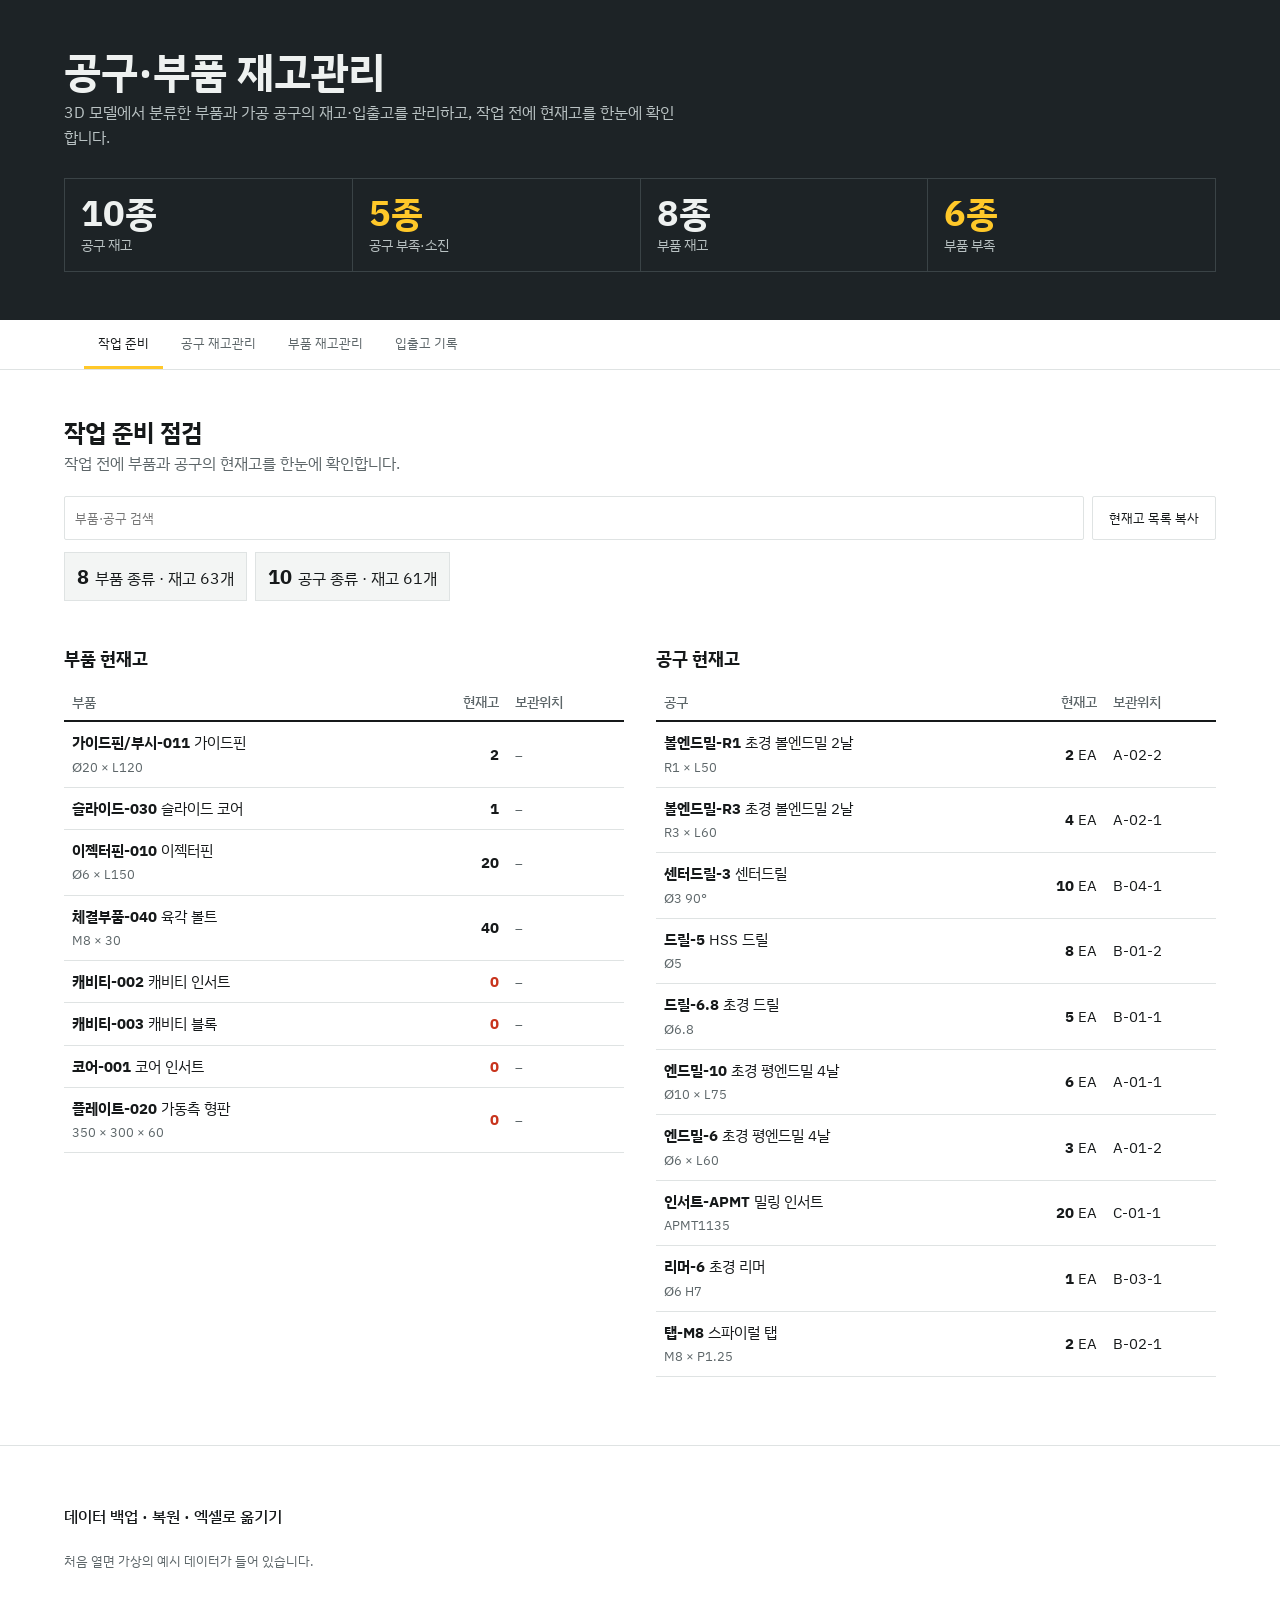
==== inventory.html @ 8402b744 "공구·부품 재고관리 메뉴 추가 (김현석 작성 화면, 클라우드 저장 연결) Co-Authored-By: Claude Opus 5.5 <noreply@anthropic.com>" ====
<!DOCTYPE html>
<html lang="ko">
<head>
<meta charset="utf-8">
<meta name="viewport" content="width=device-width, initial-scale=1">
<title>공구·부품 재고관리</title>
<link rel="preconnect" href="https://fonts.googleapis.com">
<link href="https://fonts.googleapis.com/css2?family=IBM+Plex+Sans+KR:wght@400;500;700&display=swap" rel="stylesheet">
<style>
/* VOICE: 현장용 작업 도구 — 담백하고 정확하게, 숫자가 먼저
   IDEA: 공구 크립(공구 보관실)의 빈 라벨과 작업 지시표
   PICTURE: 작업 준비 표 자체 — 필요/현재고 막대와 부족 표시
   COLOUR and TYPE: 그라파이트 바탕, 안전 노랑 강조, 부족은 적색 / IBM Plex Sans KR
   LAYOUT: 상단 다크 밴드에 제목·지표, 탭 아래 한 열 폼 + 표 */
:root{color-scheme:light dark;
--bg:light-dark(#ffffff,#141819);--ink:light-dark(#16191a,#e9eceb);--mut:light-dark(#5d6669,#9aa4a6);
--line:light-dark(#dfe3e3,#2c3335);--soft:light-dark(#f3f5f4,#1c2123);
--top:#1d2326;--topink:#eef1f0;--y:#ffc829;--yink:#1d2326;--red:light-dark(#c8341d,#ff7a62);--ok:light-dark(#2f7a4d,#6fd39a);--warn:light-dark(#a86a00,#ffc829)}
:root[data-theme=light]{color-scheme:light}:root[data-theme=dark]{color-scheme:dark}
*{box-sizing:border-box;min-width:0}
body{margin:0;background:var(--bg);color:var(--ink);font:16px/1.55 "IBM Plex Sans KR",system-ui,sans-serif;overflow-x:clip}
.band{padding:clamp(24px,4vw,48px) max(5vw,16px)}
.wrap{max-width:1240px;margin:0 auto}
header{background:var(--top);color:var(--topink)}
h1{font-size:clamp(28px,4vw,42px);line-height:1.1;margin:0 0 6px;text-wrap:balance}
header p{margin:0;color:#b9c2c3;max-width:62ch}
.kpis{display:grid;grid-template-columns:repeat(4,minmax(0,1fr));gap:1px;background:#3a4346;margin-top:28px;border:1px solid #3a4346}
.kpi{background:var(--top);padding:14px 16px}
.kpi b{display:block;font-size:clamp(26px,3.4vw,36px);line-height:1.1;font-variant-numeric:tabular-nums}
.kpi span{color:#b9c2c3;font-size:14px}.kpi.alert b{color:var(--y)}
nav{position:sticky;top:0;z-index:5;background:var(--bg);border-bottom:1px solid var(--line)}
nav .wrap{display:flex;gap:4px;overflow-x:auto;padding:0 max(5vw,16px)}
nav button{flex:none;border:0;background:none;color:var(--mut);font:500 16px inherit;font-family:inherit;padding:14px;min-height:48px;border-bottom:3px solid transparent;cursor:pointer}
nav button[aria-selected=true]{color:var(--ink);border-color:var(--y)}
section[hidden]{display:none}
h2{font-size:24px;line-height:1.2;margin:0 0 4px}
.sub{color:var(--mut);margin:0 0 20px;max-width:75ch}
.grid{display:grid;grid-template-columns:minmax(0,340px) minmax(0,1fr);gap:32px;align-items:start}
.grid.two{grid-template-columns:minmax(0,1fr) minmax(0,1fr)}
form.card{background:var(--soft);border:1px solid var(--line);padding:18px;display:grid;gap:12px}
form.card h3{margin:0;font-size:17px}
label{display:grid;gap:4px;font-size:14px;color:var(--mut)}
.row2{display:grid;grid-template-columns:minmax(0,1fr) minmax(0,1fr);gap:10px}
.row3{display:grid;grid-template-columns:repeat(3,minmax(0,1fr));gap:10px}
input,select,textarea{font:16px inherit;font-family:inherit;color:var(--ink);background:var(--bg);border:1px solid var(--line);padding:9px 10px;min-height:44px;width:100%;border-radius:2px}
textarea{min-height:110px}
input:focus,select:focus,textarea:focus,button:focus-visible{outline:2px solid var(--y);outline-offset:1px}
.btn{font:500 15px inherit;font-family:inherit;min-height:44px;padding:0 16px;border:1px solid var(--line);background:var(--bg);color:var(--ink);cursor:pointer;border-radius:2px;white-space:nowrap}
.btn.pri{background:var(--y);color:var(--yink);border-color:var(--y)}
.btn.sm{min-height:36px;padding:0 10px;font-size:14px}
.btn.del{color:var(--red)}
.acts{display:flex;flex-wrap:wrap;gap:8px}
.tools{display:flex;flex-wrap:wrap;gap:8px;margin-bottom:12px}
.tools input,.tools select{width:auto;flex:1 1 170px}
table{width:100%;border-collapse:collapse;font-size:15px}
th{text-align:left;font-weight:500;color:var(--mut);font-size:14px;border-bottom:2px solid var(--ink);padding:8px}
td{border-bottom:1px solid var(--line);padding:9px 8px;vertical-align:middle}
td.n,th.n{text-align:right;font-variant-numeric:tabular-nums;white-space:nowrap}
.chip{display:inline-block;font-size:13px;padding:2px 8px;border-radius:20px;white-space:nowrap;border:1px solid currentColor}
.c-ok{color:var(--ok)}.c-warn{color:var(--warn)}.c-bad{color:var(--red)}
.code{font-weight:700}
.kc{display:inline-block;font-size:13px;font-weight:500;color:var(--ink);background:var(--soft);border:1px solid var(--line);padding:0 6px;margin:0 4px;border-radius:2px;white-space:nowrap}
.meter{height:8px;background:var(--soft);border:1px solid var(--line);position:relative;min-width:80px}
.meter i{position:absolute;inset:0 auto 0 0;background:var(--ok)}
.meter i.bad{background:var(--red)}.meter i.warn{background:var(--warn)}
.usage{display:grid;gap:6px}
.urow{display:grid;grid-template-columns:minmax(0,1fr) 84px 44px;gap:6px}
.urow .btn{padding:0}
.cats{display:flex;flex-wrap:wrap;gap:8px;margin-bottom:16px}
.cat{border:1px solid var(--line);padding:8px 12px;background:var(--soft)}
.cat b{font-size:20px;margin-right:6px;font-variant-numeric:tabular-nums}
h3.tt{font-size:18px;margin:28px 0 10px}
.empty{color:var(--mut);padding:24px 8px;text-align:center}
.note{font-size:13px;color:var(--mut)}
.msg{font-size:14px;color:var(--ok);min-height:20px;margin:0}
footer{border-top:1px solid var(--line)}
details summary{cursor:pointer;font-weight:500;min-height:44px;display:flex;align-items:center}
.scroll{overflow-x:auto}
@media(max-width:860px){.grid,.grid.two{grid-template-columns:minmax(0,1fr)}.kpis{grid-template-columns:repeat(2,minmax(0,1fr))}}
@media(max-width:600px){table{font-size:13px}.stack thead{display:none}.stack tr{display:grid;padding-block:10px;border-bottom:1px solid var(--line)}.stack td{display:flow-root;border:0;padding:3px 0;padding-inline-start:7em;text-align:start}.stack td::before{content:attr(data-l);float:inline-start;width:6.5em;margin-inline-start:-7em;color:var(--mut)}.stack td:empty{display:none}.row3{grid-template-columns:minmax(0,1fr) minmax(0,1fr)}}
@media(prefers-reduced-motion:no-preference){.meter i{transition:width .4s ease}}
</style>
<script>new MutationObserver(()=>{for(const c of document.querySelectorAll('.stack td:not([data-l])')){let i=0,p=c;while(p=p.previousElementSibling)i+=p.colSpan;c.dataset.l=c.closest('table').rows[0].cells[i]?.textContent||''}}).observe(document,{childList:true,subtree:true})</script>
</head>
<body>
<header class="band"><div class="wrap">
  <h1>공구·부품 재고관리</h1>
  <p>3D 모델에서 분류한 부품과 가공 공구의 재고·입출고를 관리하고, 작업 전에 현재고를 한눈에 확인합니다.</p>
  <div class="kpis" id="kpis"></div>
</div></header>

<nav><div class="wrap" role="tablist">
  <button role="tab" data-t="prep" aria-selected="true">작업 준비</button>
  <button role="tab" data-t="tools" aria-selected="false">공구 재고관리</button>
  <button role="tab" data-t="parts" aria-selected="false">부품 재고관리</button>
  <button role="tab" data-t="log" aria-selected="false">입출고 기록</button>
</div></nav>

<main class="band"><div class="wrap">

<section id="s-prep">
  <h2>작업 준비 점검</h2>
  <p class="sub">작업 전에 부품과 공구의 현재고를 한눈에 확인합니다.</p>
  <div class="tools">
    <input id="prepQ" type="search" placeholder="부품·공구 검색" aria-label="부품·공구 검색">
    <button class="btn" id="copyStock">현재고 목록 복사</button>
  </div>
  <div id="prepSum" class="cats"></div>
  <div class="grid two">
    <div>
      <h3 class="tt">부품 현재고</h3>
      <table class="stack" id="prepPartTbl"><thead><tr><th>부품</th><th class="n">현재고</th><th>보관위치</th></tr></thead><tbody></tbody></table>
    </div>
    <div>
      <h3 class="tt">공구 현재고</h3>
      <table class="stack" id="prepTbl"><thead><tr><th>공구</th><th class="n">현재고</th><th>보관위치</th></tr></thead><tbody></tbody></table>
    </div>
  </div>
  <p class="msg" id="prepMsg"></p>
</section>

<section id="s-tools" hidden>
  <h2>공구 재고관리</h2>
  <p class="sub">공구 기준정보와 현재고, 안전재고를 등록합니다. 현재고가 안전재고 이하이면 '부족'으로 표시됩니다.</p>
  <div class="grid">
    <form class="card" id="toolForm">
      <h3 id="toolFormTitle">공구 등록</h3>
      <div class="row2">
        <label>공구코드 *<input id="t_code" required placeholder="EM-10"></label>
        <label>종류<select id="t_type"></select></label>
      </div>
      <label>코드 한글 표기<input id="t_kcode" placeholder="비워두면 자동 (예: 엔드밀-10)"></label>
      <label>공구명 *<input id="t_name" required placeholder="초경 평엔드밀 4날"></label>
      <div class="row2">
        <label>규격<input id="t_spec" placeholder="Ø10 × L75"></label>
        <label>재질/코팅<input id="t_mat" placeholder="초경 / AlTiN"></label>
      </div>
      <div class="row3">
        <label>현재고 *<input id="t_stock" type="number" min="0" step="1" required></label>
        <label>안전재고<input id="t_safe" type="number" min="0" step="1"></label>
        <label>단위<input id="t_unit" placeholder="EA"></label>
      </div>
      <div class="row2">
        <label>보관위치<input id="t_loc" placeholder="A-03-2"></label>
        <label>공급업체<input id="t_vendor"></label>
      </div>
      <label>단가(원)<input id="t_price" type="number" min="0" step="1"></label>
      <div class="acts"><button class="btn pri" type="submit">저장</button><button class="btn" type="button" id="toolCancel">새로 입력</button></div>
      <p class="msg" id="toolMsg"></p>
    </form>
    <div>
      <div class="tools">
        <input id="toolQ" type="search" placeholder="이름·규격 검색" aria-label="공구 검색">
        <select id="toolF" aria-label="종류 필터"></select>
        <select id="toolS" aria-label="상태 필터"><option value="">전체 상태</option><option value="bad">부족·소진</option><option value="ok">정상</option></select>
      </div>
      <div id="toolSum" class="cats"></div>
      <table class="stack" id="toolTbl"><thead><tr><th>한글표기</th><th>공구명</th><th>종류</th><th>규격</th><th class="n">현재고</th><th class="n">안전</th><th>위치</th><th>상태</th><th></th></tr></thead><tbody></tbody></table>
    </div>
  </div>
</section>

<section id="s-parts" hidden>
  <h2>부품 재고관리</h2>
  <p class="sub">모델에서 나온 부품을 분류하고 현재고와 필요 수량을 관리합니다. 필요 수량보다 현재고가 적으면 '부족'으로 표시됩니다.</p>
  <div class="grid">
    <form class="card" id="partForm">
      <h3 id="partFormTitle">부품 등록</h3>
      <div class="row2">
        <label>분류<select id="p_cat"></select></label>
        <label>한글 표기<input id="p_kcode" placeholder="비워두면 자동 (코어-001)"></label>
      </div>
      <label>부품명 *<input id="p_name" required placeholder="캐비티 인서트"></label>
      <div class="row2">
        <label>규격<input id="p_spec" placeholder="Ø6 × L150"></label>
        <label>재질<input id="p_mat" placeholder="NAK80"></label>
      </div>
      <div class="row3">
        <label>필요 수량 *<input id="p_need" type="number" min="0" step="1" required></label>
        <label>현재고<input id="p_stock" type="number" min="0" step="1"></label>
        <label>안전재고<input id="p_safe" type="number" min="0" step="1"></label>
      </div>
      <div class="row2">
        <label>조달<select id="p_src"><option>자체 가공</option><option>구매품</option><option>외주 가공</option></select></label>
        <label>보관위치<input id="p_loc"></label>
      </div>
      <label>가공공정<input id="p_proc" placeholder="황삭 → 정삭 → 드릴 → 탭"></label>
      <div>
        <label style="margin-bottom:6px">사용 공구와 부품 1개당 소요량</label>
        <div class="usage" id="usage"></div>
        <p class="note">소요량 예: 1 = 부품마다 1개, 0.25 = 부품 4개에 1개 소모. 합계는 올림 처리됩니다.</p>
        <button class="btn sm" type="button" id="addUse">+ 공구 추가</button>
      </div>
      <div class="acts"><button class="btn pri" type="submit">저장</button><button class="btn" type="button" id="partCancel">새로 입력</button></div>
      <p class="msg" id="partMsg"></p>
    </form>
    <div>
      <div class="tools">
        <select id="partC" aria-label="분류 필터"></select>
        <input id="partQ" type="search" placeholder="이름·규격 검색" aria-label="부품 검색">
        <select id="partS" aria-label="상태 필터"><option value="">전체 상태</option><option value="bad">부족</option><option value="ok">충분</option></select>
      </div>
      <div class="cats" id="catSum"></div>
      <table class="stack" id="partTbl"><thead><tr><th>한글표기</th><th>부품명</th><th>분류</th><th>재질</th><th class="n">필요</th><th class="n">현재고</th><th>상태</th><th>사용 공구</th><th></th></tr></thead><tbody></tbody></table>
    </div>
  </div>
</section>

<section id="s-log" hidden>
  <h2>입출고 기록</h2>
  <p class="sub">공구와 부품의 입고·출고를 기록하면 해당 현재고가 자동으로 바뀝니다. 가공 완료한 부품은 '입고'로 기록하세요.</p>
  <div class="grid">
    <form class="card" id="logForm">
      <h3>입출고 등록</h3>
      <div class="row2">
        <label>대상<select id="l_obj"><option value="tool">공구</option><option value="part">부품</option></select></label>
        <label>구분<select id="l_kind"><option value="in">입고</option><option value="out">출고</option></select></label>
      </div>
      <label>품목 *<select id="l_item" required></select></label>
      <div class="row2">
        <label>수량 *<input id="l_qty" type="number" min="1" step="1" required></label>
        <label>일자<input id="l_date" type="date" required></label>
      </div>
      <label>구입처<input id="l_vendor" list="vendorList" placeholder="거래처명"></label>
      <datalist id="vendorList"></datalist>
      <div class="row2">
        <label>구매가격 (단가, 원)<input id="l_price" type="number" min="0" step="1"></label>
        <label>합계 금액<input id="l_total" readonly tabindex="-1" placeholder="자동 계산"></label>
      </div>
      <p class="note" style="margin:0">구입처·단가를 넣고 공구를 입고하면 공구 재고의 공급업체와 단가도 최신값으로 바뀝니다.</p>
      <label>작업자<input id="l_who"></label>
      <label>비고<input id="l_memo" placeholder="파손 교체, 가공 완료, 신규 구매 등"></label>
      <div class="acts"><button class="btn pri" type="submit">기록</button></div>
      <p class="msg" id="logMsg"></p>
    </form>
    <div>
      <div class="tools"><select id="logF" aria-label="대상 필터"><option value="">전체</option><option value="tool">공구만</option><option value="part">부품만</option></select></div>
      <table class="stack" id="logTbl"><thead><tr><th>일자</th><th>대상</th><th>구분</th><th>품목</th><th class="n">수량</th><th>구입처</th><th class="n">단가</th><th class="n">금액</th><th>작업자</th><th>비고</th><th></th></tr></thead><tbody></tbody></table>
      <p class="note" id="logSum"></p>
    </div>
  </div>
</section>
</div></main>

<footer class="band"><div class="wrap">
  <details>
    <summary>데이터 백업 · 복원 · 엑셀로 옮기기</summary>
    <p class="note" id="bkNote">입력한 데이터는 이 브라우저에 저장됩니다. 다른 PC에서 쓰거나 보관하려면 백업 텍스트를 복사해 두세요. CSV는 엑셀에 붙여넣을 수 있습니다.</p>
    <div class="acts">
      <button class="btn" id="bkCopy">백업 복사</button>
      <button class="btn" id="csvTools">공구 재고 CSV 복사</button>
      <button class="btn" id="csvParts">부품 재고 CSV 복사</button>
      <button class="btn" id="csvLogs">입출고 기록 CSV 복사</button>
      <button class="btn" id="bkLoad">붙여넣은 백업 복원</button>
      <button class="btn del" id="reset">샘플 데이터로 초기화</button>
    </div>
    <textarea id="bkText" aria-label="백업 텍스트" placeholder="백업 텍스트를 여기에 붙여넣고 '붙여넣은 백업 복원'을 누르세요" style="margin-top:10px"></textarea>
    <p class="msg" id="bkMsg"></p>
  </details>
  <p class="note">처음 열면 가상의 예시 데이터가 들어 있습니다.</p>
</div></footer>

<script>
{
const KEY='tool-part-inv-v2';
const TYPES=['엔드밀','볼엔드밀','드릴','탭','리머','센터드릴','인서트','보링바','페이스커터','기타'];
const CATS=['코어','캐비티','슬라이드','경사핀','이젝터핀','가이드핀/부시','스프루/러너','플레이트','냉각/배관','체결부품','기타'];
const $=id=>document.getElementById(id);
const esc=s=>String(s??'').replace(/[&<>"']/g,c=>({'&':'&amp;','<':'&lt;','>':'&gt;','"':'&quot;',"'":'&#39;'}[c]));
const uid=()=>Math.random().toString(36).slice(2,10);
const today=()=>new Date(Date.now()-new Date().getTimezoneOffset()*6e4).toISOString().slice(0,10);
const fmt=n=>Number(n||0).toLocaleString('ko-KR');

function sample(){
  const t=(code,name,type,spec,mat,stock,safe,loc,price)=>({id:uid(),code,name,type,spec,mat,stock,safe,unit:'EA',loc,vendor:'',price});
  const tools=[t('EM-10','초경 평엔드밀 4날','엔드밀','Ø10 × L75','초경/AlTiN',6,4,'A-01-1',48000),t('EM-6','초경 평엔드밀 4날','엔드밀','Ø6 × L60','초경/AlTiN',3,4,'A-01-2',32000),
    t('BE-R3','초경 볼엔드밀 2날','볼엔드밀','R3 × L60','초경/TiSiN',4,3,'A-02-1',41000),t('BE-R1','초경 볼엔드밀 2날','볼엔드밀','R1 × L50','초경/TiSiN',2,3,'A-02-2',36000),
    t('DR-6.8','초경 드릴','드릴','Ø6.8','초경',5,3,'B-01-1',27000),t('DR-5','HSS 드릴','드릴','Ø5','HSS-Co',8,5,'B-01-2',6000),
    t('TP-M8','스파이럴 탭','탭','M8 × P1.25','HSS-E',2,2,'B-02-1',15000),t('RM-6','초경 리머','리머','Ø6 H7','초경',1,1,'B-03-1',52000),
    t('CD-3','센터드릴','센터드릴','Ø3 90°','HSS',10,4,'B-04-1',4000),t('IN-APMT','밀링 인서트','인서트','APMT1135','초경/PVD',20,20,'C-01-1',7500)];
  const id=c=>tools.find(x=>x.code===c).id;
  const p=(no,name,cat,spec,mat,need,stock,safe,src,proc,use)=>({id:uid(),no,name,cat,spec,mat,need,stock,safe,src,loc:'',proc,use:use.map(([c,q])=>({tool:id(c),q}))});
  const parts=[p('P-001','코어 인서트','코어','','NAK80',2,0,0,'자체 가공','황삭 → 정삭 → 드릴',[['IN-APMT',2],['EM-10',.5],['BE-R3',.5],['BE-R1',.5],['CD-3',.25],['DR-6.8',.5]]),
    p('P-002','캐비티 인서트','캐비티','','NAK80',2,0,0,'자체 가공','황삭 → 정삭',[['IN-APMT',2],['EM-10',.5],['BE-R3',1],['BE-R1',1]]),
    p('P-010','이젝터핀','이젝터핀','Ø6 × L150','SKD61',12,20,10,'구매품','길이 가공',[['RM-6',.1]]),
    p('P-011','가이드핀','가이드핀/부시','Ø20 × L120','SUJ2',4,2,4,'구매품','',[]),
    p('P-020','가동측 형판','플레이트','350 × 300 × 60','S50C',1,0,0,'자체 가공','황삭 → 드릴 → 탭 → 리밍',[['IN-APMT',4],['EM-10',1],['EM-6',1],['CD-3',1],['DR-6.8',1],['TP-M8',1],['DR-5',1],['RM-6',1]]),
    p('P-030','슬라이드 코어','슬라이드','','SKD61',2,1,0,'자체 가공','정삭 → 드릴',[['EM-6',1],['BE-R1',.5],['DR-5',.5]]),
    p('P-040','육각 볼트','체결부품','M8 × 30','SCM435',16,40,30,'구매품','',[]),
    p('P-003','캐비티 블록','캐비티','','HPM38',1,0,0,'자체 가공','황삭 → 정삭',[['IN-APMT',4],['EM-10',1],['BE-R3',1]])];
  return {tools,parts,logs:[{id:uid(),date:today(),obj:'tool',kind:'in',item:id('EM-10'),qty:4,vendor:'한국공구상사',price:48000,who:'',memo:'정기 입고'}]};
}
// 대시보드 안에서 열리면 데이터는 대시보드(클라우드)에 저장, 따로 열면 이 브라우저에 저장
const EMBED=window.parent!==window;
let S,lastSent='';
if(!EMBED){try{S=JSON.parse(localStorage.getItem(KEY))}catch(e){}}
if(!S||!S.tools||!S.parts)S=sample();
const validInv=o=>o&&Array.isArray(o.tools)&&Array.isArray(o.parts);
const save=()=>{if(EMBED){const j=JSON.stringify(S);if(j!==lastSent){lastSent=j;parent.postMessage({type:'inv-save',data:S},location.origin)}}else{try{localStorage.setItem(KEY,JSON.stringify(S))}catch(e){}}};
const toolById=id=>S.tools.find(t=>t.id===id);
const partById=id=>S.parts.find(p=>p.id===id);
const tStatus=t=>{const s=+t.stock||0,f=+t.safe||0;return s<=0?['소진','c-bad','bad']:s<=f?['부족','c-warn','bad']:['정상','c-ok','ok']};
const toMake=p=>Math.max(0,(+p.need||0)-(+p.stock||0));
const pStatus=p=>{const s=+p.stock||0;return toMake(p)>0?['부족','c-bad','bad']:s-(+p.need||0)<(+p.safe||0)?['여유 적음','c-warn','ok']:['충분','c-ok','ok']};
// 코드 → 한글 표기 (직접 입력값 우선, 없으면 접두어로 자동 변환)
const PREFIX={EM:'엔드밀',FE:'평엔드밀',BE:'볼엔드밀',BM:'볼엔드밀',CR:'코너R엔드밀',DR:'드릴',TP:'탭',TA:'탭',RM:'리머',CD:'센터드릴',SD:'스팟드릴',IN:'인서트',BB:'보링바',FC:'페이스커터',CH:'챔퍼밀',P:'부품',EP:'이젝터핀',GP:'가이드핀',GB:'가이드부시',BT:'볼트',PL:'플레이트',CO:'코어',CV:'캐비티',SL:'슬라이드'};
function autoK(code,fallback){const m=String(code||'').trim().match(/^([A-Za-z]+)[-_ ]?(.*)$/);if(!m)return '';const k=PREFIX[m[1].toUpperCase()]||fallback||'';return k?(m[2]?k+'-'+m[2]:k):''}
const kTool=t=>t.kcode||autoK(t.code,t.type)||t.code;
const kPart=p=>{if(p.kcode)return p.kcode;const r=autoK(p.no,p.cat);return (r.startsWith('부품')&&p.cat&&p.cat!=='기타'?p.cat+r.slice(2):r)||p.no};
const flash=(id,txt)=>{$(id).textContent=txt;clearTimeout(flash[id]);flash[id]=setTimeout(()=>$(id).textContent='',2500)};
async function copy(txt,msgId){try{await navigator.clipboard.writeText(txt);flash(msgId,'복사했습니다.')}catch(e){$('bkText').value=txt;$('bkText').closest('details').open=true;flash('bkMsg','복사가 막혀 아래 칸에 넣었습니다. 직접 복사하세요.')}}


function renderKpis(){
  const lowT=S.tools.filter(t=>tStatus(t)[2]==='bad').length,lowP=S.parts.filter(p=>pStatus(p)[2]==='bad').length;
  $('kpis').innerHTML=[['공구 재고',S.tools.length+'종',''],['공구 부족·소진',lowT+'종',lowT?'alert':''],['부품 재고',S.parts.length+'종',''],['부품 부족',lowP+'종',lowP?'alert':'']]
    .map(([l,v,c])=>`<div class="kpi ${c}"><b>${v}</b><span>${l}</span></div>`).join('');
}
function fillSelects(){
  $('vendorList').innerHTML=[...new Set([...S.tools.map(t=>t.vendor),...S.logs.map(l=>l.vendor)].filter(Boolean))].sort().map(v=>`<option value="${esc(v)}">`).join('');
  fillLogItems();
}
function fillLogItems(){
  const cur=$('l_item').value,isT=$('l_obj').value==='tool';
  $('l_item').innerHTML=isT?S.tools.map(t=>`<option value="${t.id}">${esc(kTool(t))} · ${esc(t.name)} (재고 ${fmt(t.stock)})</option>`).join('')
    :S.parts.map(p=>`<option value="${p.id}">${esc(kPart(p))} · ${esc(p.name)} (재고 ${fmt(p.stock)})</option>`).join('');
  if([...$('l_item').options].some(o=>o.value===cur))$('l_item').value=cur;
}
function prepLists(){
  const q=$('prepQ').value.trim().toLowerCase(),hit=a=>!q||a.join(' ').toLowerCase().includes(q);
  return {parts:S.parts.filter(p=>hit([p.no,kPart(p),p.name,p.spec,p.mat])).sort((a,b)=>kPart(a).localeCompare(kPart(b),'ko')),
    tools:S.tools.filter(t=>hit([t.code,kTool(t),t.name,t.spec,t.type])).sort((a,b)=>a.code.localeCompare(b.code))};
}
function renderPrep(){
  const {parts,tools}=prepLists();
  $('prepSum').innerHTML=`<div class="cat"><b>${parts.length}</b>부품 종류 · 재고 ${fmt(parts.reduce((a,p)=>a+(+p.stock||0),0))}개</div><div class="cat"><b>${tools.length}</b>공구 종류 · 재고 ${fmt(tools.reduce((a,t)=>a+(+t.stock||0),0))}개</div>`;
  $('prepPartTbl').tBodies[0].innerHTML=parts.length?parts.map(p=>`<tr><td><span class="code">${esc(kPart(p))}</span> ${esc(p.name)}${p.spec?'<br><span class="note">'+esc(p.spec)+'</span>':''}</td><td class="n"><b class="${(+p.stock||0)<=0?'c-bad':''}">${fmt(p.stock)}</b></td><td>${esc(p.loc)||'<span class="note">–</span>'}</td></tr>`).join('')
    :'<tr><td colspan="3" class="empty">표시할 부품이 없습니다.</td></tr>';
  $('prepTbl').tBodies[0].innerHTML=tools.length?tools.map(t=>`<tr><td><span class="code">${esc(kTool(t))}</span> ${esc(t.name)}${t.spec?'<br><span class="note">'+esc(t.spec)+'</span>':''}</td><td class="n"><b class="${(+t.stock||0)<=0?'c-bad':''}">${fmt(t.stock)}</b> ${esc(t.unit)}</td><td>${esc(t.loc)||'<span class="note">–</span>'}</td></tr>`).join('')
    :'<tr><td colspan="3" class="empty">표시할 공구가 없습니다.</td></tr>';
}
function renderTools(){
  const q=$('toolQ').value.trim().toLowerCase(),f=$('toolF').value,sf=$('toolS').value;
  const rows=S.tools.filter(t=>(!f||t.type===f)&&(!sf||tStatus(t)[2]===sf)&&(!q||[t.code,kTool(t),t.name,t.spec,t.mat,t.loc].join(' ').toLowerCase().includes(q))).sort((a,b)=>a.code.localeCompare(b.code));
  const cnt={};for(const t of S.tools)cnt[t.type]=(cnt[t.type]||0)+1;
  $('toolSum').innerHTML=Object.entries(cnt).map(([c,n])=>`<div class="cat"><b>${n}</b>${esc(c)}</div>`).join('')+`<div class="cat"><b>${fmt(S.tools.reduce((a,t)=>a+(+t.stock||0)*(+t.price||0),0))}</b>재고 금액(원)</div>`;
  $('toolTbl').tBodies[0].innerHTML=rows.length?rows.map(t=>{const s=tStatus(t);return `<tr><td class="code">${esc(kTool(t))}</td><td>${esc(t.name)}</td><td>${esc(t.type)}</td><td>${esc(t.spec)}</td><td class="n">${fmt(t.stock)} ${esc(t.unit)}</td><td class="n">${fmt(t.safe)}</td><td>${esc(t.loc)}</td><td><span class="chip ${s[1]}">${s[0]}</span></td><td><div class="acts"><button class="btn sm" data-edit-tool="${t.id}">수정</button><button class="btn sm del" data-del-tool="${t.id}">삭제</button></div></td></tr>`}).join('')
    :'<tr><td colspan="9" class="empty">조건에 맞는 공구가 없습니다.</td></tr>';
}
function renderParts(){
  const cf=$('partC').value,q=$('partQ').value.trim().toLowerCase(),sf=$('partS').value;
  const base=S.parts;
  const list=base.filter(p=>(!cf||p.cat===cf)&&(!sf||pStatus(p)[2]===sf)&&(!q||[p.no,kPart(p),p.name,p.spec,p.mat].join(' ').toLowerCase().includes(q)));
  const cnt={};for(const p of base)cnt[p.cat]=(cnt[p.cat]||0)+(+p.need||0);
  $('catSum').innerHTML=Object.entries(cnt).map(([c,n])=>`<div class="cat"><b>${fmt(n)}</b>${esc(c)}</div>`).join('');
  $('partTbl').tBodies[0].innerHTML=list.length?list.sort((a,b)=>kPart(a).localeCompare(kPart(b),'ko')).map(p=>{const s=pStatus(p);return `<tr><td class="code">${esc(kPart(p))}</td><td>${esc(p.name)}${p.spec?'<br><span class="note">'+esc(p.spec)+'</span>':''}</td><td>${esc(p.cat)}<br><span class="note">${esc(p.src)}</span></td><td>${esc(p.mat)}</td><td class="n">${fmt(p.need)}</td><td class="n">${fmt(p.stock)}</td><td><span class="chip ${s[1]}">${s[0]}${toMake(p)?' '+fmt(toMake(p)):''}</span></td><td>${p.use.map(u=>{const t=toolById(u.tool);return t?`${esc(kTool(t))}×${u.q}`:''}).filter(Boolean).join(', ')||'<span class="note">없음</span>'}</td><td><div class="acts"><button class="btn sm" data-edit-part="${p.id}">수정</button><button class="btn sm del" data-del-part="${p.id}">삭제</button></div></td></tr>`}).join('')
    :'<tr><td colspan="9" class="empty">조건에 맞는 부품이 없습니다.</td></tr>';
}
function renderLogs(){
  const f=$('logF').value;
  const rows=[...S.logs].reverse().filter(l=>!f||l.obj===f);
  $('logTbl').tBodies[0].innerHTML=rows.length?rows.map(l=>{const it=l.obj==='tool'?toolById(l.item):partById(l.item);const nm=it?(l.obj==='tool'?`<span class="code">${esc(kTool(it))}</span> ${esc(it.name)}`:`<span class="code">${esc(kPart(it))}</span> ${esc(it.name)}`):'<span class="note">삭제된 품목</span>';
    return `<tr><td style="white-space:nowrap">${esc(l.date)}</td><td>${l.obj==='tool'?'공구':'부품'}</td><td><span class="chip ${l.kind==='in'?'c-ok':'c-warn'}">${l.kind==='in'?'입고':'출고'}</span></td><td>${nm}</td><td class="n">${l.kind==='in'?'+':'−'}${fmt(l.qty)}</td><td>${esc(l.vendor)}</td><td class="n">${l.price?fmt(l.price):''}</td><td class="n">${l.price?fmt(l.price*l.qty):''}</td><td>${esc(l.who)}</td><td>${esc(l.memo)}</td><td><button class="btn sm del" data-del-log="${l.id}">취소</button></td></tr>`}).join('')
    :'<tr><td colspan="11" class="empty">기록이 없습니다.</td></tr>';
  const buy=rows.filter(l=>l.kind==='in'&&l.price);
  $('logSum').textContent=buy.length?`표시된 입고 중 구매 ${buy.length}건 · 합계 ${fmt(buy.reduce((a,l)=>a+l.price*l.qty,0))}원`:'';
}
function all(){save();renderKpis();fillSelects();renderPrep();renderTools();renderParts();renderLogs()}

// 탭
const tabs=[...document.querySelectorAll('[role=tab]')];
function show(name){if(!tabs.some(b=>b.dataset.t===name))name='prep';tabs.forEach(b=>{const on=b.dataset.t===name;b.setAttribute('aria-selected',on);$('s-'+b.dataset.t).hidden=!on})}
tabs.forEach(b=>b.addEventListener('click',()=>{show(b.dataset.t);try{history.replaceState(null,'','#'+b.dataset.t)}catch(e){}}));
window.addEventListener('hashchange',()=>show(location.hash.slice(1)));

// 공구 폼
$('t_type').innerHTML=TYPES.map(t=>`<option>${t}</option>`).join('');
$('toolF').innerHTML='<option value="">전체 종류</option>'+TYPES.map(t=>`<option>${t}</option>`).join('');
let editTool=null;
const TF=['code','kcode','type','name','spec','mat','stock','safe','unit','loc','vendor','price'];
function resetTool(){editTool=null;$('toolForm').reset();$('t_unit').value='EA';$('toolFormTitle').textContent='공구 등록'}
$('toolForm').addEventListener('submit',e=>{e.preventDefault();
  const o={};TF.forEach(k=>o[k]=$('t_'+k).value.trim());o.stock=+o.stock||0;o.safe=+o.safe||0;
  if(S.tools.some(t=>t.code===o.code&&t.id!==editTool)){flash('toolMsg','같은 공구코드가 이미 있습니다.');return}
  if(editTool)Object.assign(toolById(editTool),o);else S.tools.push({id:uid(),...o});
  flash('toolMsg',editTool?'수정했습니다.':'등록했습니다.');resetTool();all()});
$('toolCancel').addEventListener('click',resetTool);
['toolQ','toolF','toolS'].forEach(id=>$(id).addEventListener('input',renderTools));

// 부품 폼
$('p_cat').innerHTML=CATS.map(c=>`<option>${c}</option>`).join('');
$('partC').innerHTML='<option value="">전체 분류</option>'+CATS.map(c=>`<option>${c}</option>`).join('');
let editPart=null;
const PF=['kcode','name','cat','spec','mat','need','stock','safe','src','loc','proc'];
function useRow(u={}){const d=document.createElement('div');d.className='urow';
  d.innerHTML=`<select aria-label="공구">${S.tools.map(t=>`<option value="${t.id}" ${t.id===u.tool?'selected':''}>${esc(kTool(t))} · ${esc(t.spec||t.name)}</option>`).join('')}</select><input type="number" min="0" step="0.01" value="${u.q??1}" aria-label="부품 1개당 소요량"><button class="btn del" type="button" aria-label="공구 빼기">×</button>`;
  d.querySelector('button').onclick=()=>d.remove();$('usage').append(d)}
function resetPart(){editPart=null;$('partForm').reset();$('usage').innerHTML='';useRow();$('partFormTitle').textContent='부품 등록'}
$('addUse').addEventListener('click',()=>useRow());
$('partForm').addEventListener('submit',e=>{e.preventDefault();
  const o={};PF.forEach(k=>o[k]=$('p_'+k).value.trim());['need','stock','safe'].forEach(k=>o[k]=+o[k]||0);
  o.use=[...$('usage').children].map(r=>({tool:r.querySelector('select').value,q:+r.querySelector('input').value||0})).filter(u=>u.tool&&u.q>0);
  const cur=editPart?partById(editPart):null;
  if(!o.kcode){if(cur&&cur.cat===o.cat)o.kcode=kPart(cur);else{const used=new Set(S.parts.filter(p=>p.id!==editPart).map(kPart));let n=1;while(used.has(o.cat+'-'+String(n).padStart(3,'0')))n++;o.kcode=o.cat+'-'+String(n).padStart(3,'0')}}
  if(S.parts.some(p=>p.id!==editPart&&kPart(p)===o.kcode)){flash('partMsg','같은 한글 표기의 부품이 이미 있습니다.');return}
  if(editPart)Object.assign(partById(editPart),o);else S.parts.push({id:uid(),...o});
  flash('partMsg',editPart?'수정했습니다.':'등록했습니다.');resetPart();all()});
$('partCancel').addEventListener('click',resetPart);
['partC','partQ','partS'].forEach(id=>$(id).addEventListener('input',renderParts));
$('prepQ').addEventListener('input',renderPrep);

// 입출고
$('l_obj').addEventListener('change',fillLogItems);
$('logF').addEventListener('change',renderLogs);
$('logForm').addEventListener('submit',e=>{e.preventDefault();
  const obj=$('l_obj').value,it=obj==='tool'?toolById($('l_item').value):partById($('l_item').value),q=+$('l_qty').value||0,k=$('l_kind').value;
  if(!it||q<=0)return;
  if(k==='out'&&q>(+it.stock||0)){flash('logMsg','현재고('+fmt(it.stock)+')보다 많이 출고할 수 없습니다.');return}
  it.stock=(+it.stock||0)+(k==='in'?q:-q);
  const vendor=$('l_vendor').value.trim(),price=+$('l_price').value||0;
  if(obj==='tool'&&k==='in'){if(vendor)it.vendor=vendor;if(price)it.price=price}
  S.logs.push({id:uid(),date:$('l_date').value,obj,kind:k,item:it.id,qty:q,vendor,price,who:$('l_who').value.trim(),memo:$('l_memo').value.trim()});
  flash('logMsg',`${obj==='tool'?kTool(it):kPart(it)} 현재고 ${fmt(it.stock)}(으)로 변경`);$('l_qty').value='';$('l_memo').value='';$('l_price').value='';$('l_vendor').value='';calcTotal();all()});
function calcTotal(){const q=+$('l_qty').value||0,p=+$('l_price').value||0;$('l_total').value=q&&p?fmt(q*p)+' 원':''}
['l_qty','l_price'].forEach(id=>$(id).addEventListener('input',calcTotal));
$('l_item').addEventListener('change',()=>{if($('l_obj').value==='tool'&&$('l_kind').value==='in'){const t=toolById($('l_item').value);if(t){if(!$('l_vendor').value)$('l_vendor').value=t.vendor||'';if(!$('l_price').value&&t.price)$('l_price').value=t.price;calcTotal()}}});

// 표 안 버튼 (삭제는 두 번 눌러 확인)
document.addEventListener('click',e=>{const b=e.target.closest('button');if(!b)return;const d=b.dataset;
  const twice=()=>{if(b.dataset.arm)return true;b.dataset.arm=1;const old=b.textContent;b.textContent='한 번 더';setTimeout(()=>{if(b.isConnected){delete b.dataset.arm;b.textContent=old}},2500);return false};
  if(d.editTool){const t=toolById(d.editTool);editTool=t.id;TF.forEach(k=>$('t_'+k).value=t[k]??'');$('toolFormTitle').textContent='공구 수정 · '+kTool(t);$('t_code').focus()}
  else if(d.delTool){if(!twice())return;S.tools=S.tools.filter(t=>t.id!==d.delTool);S.parts.forEach(p=>p.use=p.use.filter(u=>u.tool!==d.delTool));all()}
  else if(d.editPart){const p=partById(d.editPart);editPart=p.id;PF.forEach(k=>$('p_'+k).value=p[k]??'');$('p_kcode').value=kPart(p);$('usage').innerHTML='';(p.use.length?p.use:[{}]).forEach(useRow);$('partFormTitle').textContent='부품 수정 · '+kPart(p);$('p_name').focus()}
  else if(d.delPart){if(!twice())return;S.parts=S.parts.filter(p=>p.id!==d.delPart);all()}
  else if(d.delLog){if(!twice())return;const l=S.logs.find(x=>x.id===d.delLog),it=l.obj==='tool'?toolById(l.item):partById(l.item);if(it)it.stock=Math.max(0,(+it.stock||0)+(l.kind==='in'?-l.qty:l.qty));S.logs=S.logs.filter(x=>x.id!==l.id);all()}
});

// 백업·CSV
const csv=rows=>rows.map(r=>r.map(v=>{v=String(v??'');return /["\t\n]/.test(v)?'"'+v.replace(/"/g,'""')+'"':v}).join('\t')).join('\n');
$('bkCopy').addEventListener('click',()=>copy(JSON.stringify(S),'bkMsg'));
$('csvTools').addEventListener('click',()=>copy(csv([['공구코드','한글표기','공구명','종류','규격','재질','현재고','안전재고','단위','보관위치','공급업체','단가','상태'],...S.tools.map(t=>[t.code,kTool(t),t.name,t.type,t.spec,t.mat,t.stock,t.safe,t.unit,t.loc,t.vendor,t.price,tStatus(t)[0]])]),'bkMsg'));
$('csvParts').addEventListener('click',()=>copy(csv([['한글표기','부품명','분류','규격','재질','필요수량','현재고','안전재고','부족수량','조달','보관위치','가공공정','상태'],...S.parts.map(p=>[kPart(p),p.name,p.cat,p.spec,p.mat,p.need,p.stock,p.safe,toMake(p),p.src,p.loc,p.proc,pStatus(p)[0]])]),'bkMsg'));
$('csvLogs').addEventListener('click',()=>copy(csv([['일자','대상','구분','품목코드','한글표기','품목명','수량','구입처','단가','금액','작업자','비고'],...S.logs.map(l=>{const it=l.obj==='tool'?toolById(l.item):partById(l.item);return [l.date,l.obj==='tool'?'공구':'부품',l.kind==='in'?'입고':'출고',it?(it.code||it.no):'',it?(l.obj==='tool'?kTool(it):kPart(it)):'',it?it.name:'',l.qty,l.vendor||'',l.price||'',l.price?l.qty*l.price:'',l.who,l.memo]})]),'bkMsg'));
$('copyStock').addEventListener('click',()=>{const {parts,tools}=prepLists();
  copy('■ 부품 현재고\n'+parts.map(p=>`- ${kPart(p)} ${p.name}${p.spec?' '+p.spec:''}: ${p.stock}개`).join('\n')+'\n■ 공구 현재고\n'+tools.map(t=>`- ${kTool(t)} ${t.name} ${t.spec}: ${t.stock}${t.unit||'EA'}`).join('\n'),'prepMsg')});
$('bkLoad').addEventListener('click',()=>{try{const o=JSON.parse($('bkText').value);if(!Array.isArray(o.tools)||!Array.isArray(o.parts))throw 0;o.logs=o.logs||[];S=o;resetTool();resetPart();all();flash('bkMsg','복원했습니다.')}catch(e){flash('bkMsg','백업 형식이 올바르지 않습니다.')}});
$('reset').addEventListener('click',e=>{const b=e.currentTarget;if(!b.dataset.arm){b.dataset.arm=1;b.textContent='정말 초기화할까요? 한 번 더';setTimeout(()=>{delete b.dataset.arm;b.textContent='샘플 데이터로 초기화'},3000);return}
  S=sample();resetTool();resetPart();all();flash('bkMsg','샘플 데이터로 초기화했습니다.')});

$('l_date').value=today();
const renderOnly=()=>{renderKpis();fillSelects();renderPrep();renderTools();renderParts();renderLogs()};
function start(){resetTool();all();resetPart();show(location.hash.slice(1))}
if(!EMBED)start();
else{
  document.body.style.visibility='hidden';
  $('bkNote').textContent='입력한 내용은 금형 대시보드 클라우드에 자동 저장되고 팀원과 함께 봅니다. 백업 텍스트와 CSV는 보관하거나 엑셀로 옮길 때 쓰세요.';
  let started=false;
  window.addEventListener('message',e=>{
    if(e.origin!==location.origin||e.source!==parent)return;
    const m=e.data||{};if(m.type!=='inv-data')return;
    if(!started){
      started=true;
      if(validInv(m.data)){S=m.data;S.logs=S.logs||[];lastSent=JSON.stringify(S)}
      if(m.who&&!$('l_who').value)$('l_who').value=m.who;
      start();document.body.style.visibility='';
    }else if(validInv(m.data)){
      const j=JSON.stringify(m.data);if(j===lastSent)return;
      S=m.data;S.logs=S.logs||[];lastSent=j;renderOnly();
    }
  });
  parent.postMessage({type:'inv-ready'},location.origin);
}
}
</script>
</body>
</html>
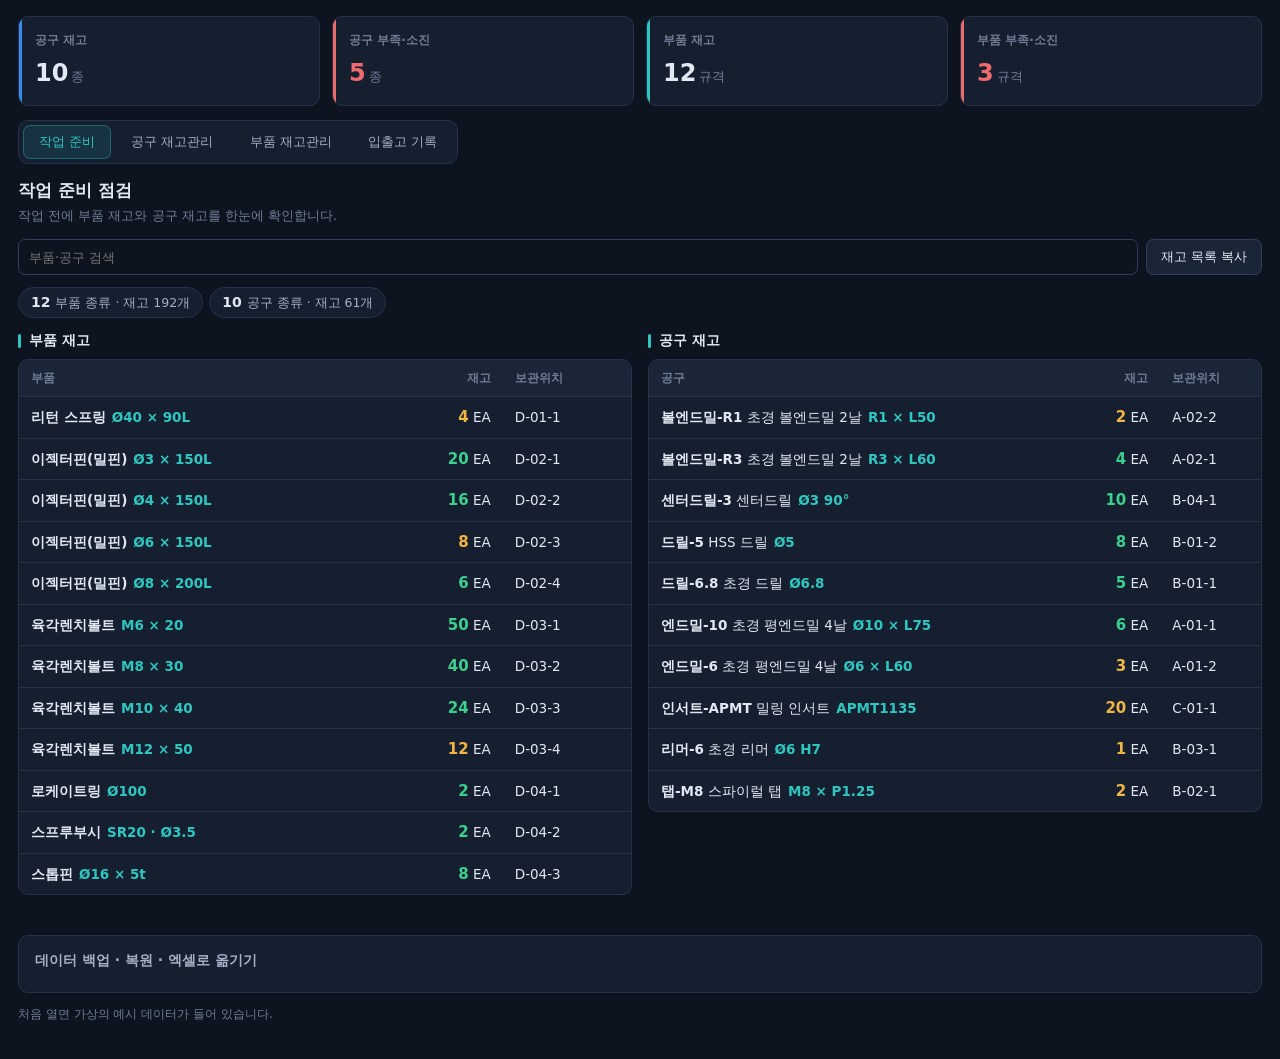
==== commit 4192cff4: "재고 화면 수정: 부품 재고/공구 재고 표현, 표준 금형부품 위주, 대시보드 색에 맞춘 디자인 Co-Authored-By: Claude Opus 5.5 <noreply@anthro" ====
--- a/inventory.html
+++ b/inventory.html
@@ -4,90 +4,84 @@
 <meta charset="utf-8">
 <meta name="viewport" content="width=device-width, initial-scale=1">
 <title>공구·부품 재고관리</title>
-<link rel="preconnect" href="https://fonts.googleapis.com">
-<link href="https://fonts.googleapis.com/css2?family=IBM+Plex+Sans+KR:wght@400;500;700&display=swap" rel="stylesheet">
 <style>
-/* VOICE: 현장용 작업 도구 — 담백하고 정확하게, 숫자가 먼저
-   IDEA: 공구 크립(공구 보관실)의 빈 라벨과 작업 지시표
-   PICTURE: 작업 준비 표 자체 — 필요/현재고 막대와 부족 표시
-   COLOUR and TYPE: 그라파이트 바탕, 안전 노랑 강조, 부족은 적색 / IBM Plex Sans KR
-   LAYOUT: 상단 다크 밴드에 제목·지표, 탭 아래 한 열 폼 + 표 */
-:root{color-scheme:light dark;
---bg:light-dark(#ffffff,#141819);--ink:light-dark(#16191a,#e9eceb);--mut:light-dark(#5d6669,#9aa4a6);
---line:light-dark(#dfe3e3,#2c3335);--soft:light-dark(#f3f5f4,#1c2123);
---top:#1d2326;--topink:#eef1f0;--y:#ffc829;--yink:#1d2326;--red:light-dark(#c8341d,#ff7a62);--ok:light-dark(#2f7a4d,#6fd39a);--warn:light-dark(#a86a00,#ffc829)}
-:root[data-theme=light]{color-scheme:light}:root[data-theme=dark]{color-scheme:dark}
+/* 금형 대시보드와 같은 남색 바탕 · 청록 강조 */
+:root{color-scheme:dark;--bg:#0d1420;--panel:#151f30;--panel2:#1a2538;--line:#25324a;--line2:#2f3e5a;
+--ink:#e3e9f3;--mut:#a3b0c5;--dim:#6f7d95;--ac:#2fc6c0;--acbg:rgba(47,198,192,.12);--ok:#3ccf8e;--warn:#f0b543;--red:#ef6b6b;--blue:#3b8beb}
 *{box-sizing:border-box;min-width:0}
-body{margin:0;background:var(--bg);color:var(--ink);font:16px/1.55 "IBM Plex Sans KR",system-ui,sans-serif;overflow-x:clip}
-.band{padding:clamp(24px,4vw,48px) max(5vw,16px)}
-.wrap{max-width:1240px;margin:0 auto}
-header{background:var(--top);color:var(--topink)}
-h1{font-size:clamp(28px,4vw,42px);line-height:1.1;margin:0 0 6px;text-wrap:balance}
-header p{margin:0;color:#b9c2c3;max-width:62ch}
-.kpis{display:grid;grid-template-columns:repeat(4,minmax(0,1fr));gap:1px;background:#3a4346;margin-top:28px;border:1px solid #3a4346}
-.kpi{background:var(--top);padding:14px 16px}
-.kpi b{display:block;font-size:clamp(26px,3.4vw,36px);line-height:1.1;font-variant-numeric:tabular-nums}
-.kpi span{color:#b9c2c3;font-size:14px}.kpi.alert b{color:var(--y)}
-nav{position:sticky;top:0;z-index:5;background:var(--bg);border-bottom:1px solid var(--line)}
-nav .wrap{display:flex;gap:4px;overflow-x:auto;padding:0 max(5vw,16px)}
-nav button{flex:none;border:0;background:none;color:var(--mut);font:500 16px inherit;font-family:inherit;padding:14px;min-height:48px;border-bottom:3px solid transparent;cursor:pointer}
-nav button[aria-selected=true]{color:var(--ink);border-color:var(--y)}
+body{margin:0;background:var(--bg);color:var(--ink);font:14px/1.5 "Pretendard","Noto Sans KR","Malgun Gothic",system-ui,sans-serif;-webkit-font-smoothing:antialiased;overflow-x:clip}
+.top{padding:16px 18px 0}
+.kpis{display:grid;grid-template-columns:repeat(4,minmax(0,1fr));gap:12px}
+.kpi{background:var(--panel);border:1px solid var(--line);border-radius:10px;padding:14px 16px;position:relative;overflow:hidden}
+.kpi::after{content:"";position:absolute;left:0;top:0;bottom:0;width:3px;background:var(--c,var(--ac))}
+.kpi span{display:block;color:var(--dim);font-size:12px;font-weight:600}
+.kpi b{display:block;font-size:24px;font-weight:700;margin-top:6px;font-variant-numeric:tabular-nums}
+.kpi b small{font-size:13px;color:var(--dim);font-weight:500;margin-left:3px}
+.kpi.alert b{color:var(--red)}
+nav{position:sticky;top:0;z-index:5;background:var(--bg);padding:14px 18px 10px}
+nav .wrap{display:inline-flex;gap:4px;background:var(--panel);border:1px solid var(--line);border-radius:10px;padding:4px;overflow-x:auto;max-width:100%}
+nav button{flex:none;border:0;background:none;color:var(--mut);font:600 13.5px inherit;font-family:inherit;padding:8px 16px;border-radius:7px;cursor:pointer;transition:.15s}
+nav button:hover{color:var(--ink)}
+nav button[aria-selected=true]{background:var(--acbg);color:var(--ac);box-shadow:inset 0 0 0 1px rgba(47,198,192,.35)}
+main{padding:4px 18px 18px}
 section[hidden]{display:none}
-h2{font-size:24px;line-height:1.2;margin:0 0 4px}
-.sub{color:var(--mut);margin:0 0 20px;max-width:75ch}
-.grid{display:grid;grid-template-columns:minmax(0,340px) minmax(0,1fr);gap:32px;align-items:start}
+h2{font-size:17px;margin:0 0 2px}
+.sub{color:var(--dim);margin:0 0 14px;font-size:13px}
+.grid{display:grid;grid-template-columns:minmax(0,320px) minmax(0,1fr);gap:16px;align-items:start}
 .grid.two{grid-template-columns:minmax(0,1fr) minmax(0,1fr)}
-form.card{background:var(--soft);border:1px solid var(--line);padding:18px;display:grid;gap:12px}
-form.card h3{margin:0;font-size:17px}
-label{display:grid;gap:4px;font-size:14px;color:var(--mut)}
-.row2{display:grid;grid-template-columns:minmax(0,1fr) minmax(0,1fr);gap:10px}
-.row3{display:grid;grid-template-columns:repeat(3,minmax(0,1fr));gap:10px}
-input,select,textarea{font:16px inherit;font-family:inherit;color:var(--ink);background:var(--bg);border:1px solid var(--line);padding:9px 10px;min-height:44px;width:100%;border-radius:2px}
-textarea{min-height:110px}
-input:focus,select:focus,textarea:focus,button:focus-visible{outline:2px solid var(--y);outline-offset:1px}
-.btn{font:500 15px inherit;font-family:inherit;min-height:44px;padding:0 16px;border:1px solid var(--line);background:var(--bg);color:var(--ink);cursor:pointer;border-radius:2px;white-space:nowrap}
-.btn.pri{background:var(--y);color:var(--yink);border-color:var(--y)}
-.btn.sm{min-height:36px;padding:0 10px;font-size:14px}
-.btn.del{color:var(--red)}
-.acts{display:flex;flex-wrap:wrap;gap:8px}
+.panel,form.card{background:var(--panel);border:1px solid var(--line);border-radius:10px;padding:16px}
+form.card{display:grid;gap:10px;position:sticky;top:64px}
+form.card h3{margin:0 0 2px;font-size:15px}
+label{display:grid;gap:4px;font-size:12px;color:var(--mut);font-weight:500}
+.row2{display:grid;grid-template-columns:minmax(0,1fr) minmax(0,1fr);gap:8px}
+.row3{display:grid;grid-template-columns:repeat(3,minmax(0,1fr));gap:8px}
+input,select,textarea{font:14px inherit;font-family:inherit;color:var(--ink);background:var(--bg);border:1px solid var(--line2);padding:7px 10px;min-height:36px;width:100%;border-radius:7px}
+input[readonly]{color:var(--mut);background:var(--panel2)}
+textarea{min-height:100px}
+input:focus,select:focus,textarea:focus{outline:none;border-color:var(--ac);box-shadow:0 0 0 3px rgba(47,198,192,.15)}
+button:focus-visible{outline:2px solid var(--ac);outline-offset:1px}
+.btn{font:600 13px inherit;font-family:inherit;min-height:36px;padding:0 14px;border:1px solid var(--line2);background:var(--panel2);color:var(--ink);cursor:pointer;border-radius:7px;white-space:nowrap;transition:.15s}
+.btn:hover{border-color:var(--ac)}
+.btn.pri{background:var(--ac);color:#06201f;border-color:var(--ac);font-weight:700}
+.btn.pri:hover{filter:brightness(1.1)}
+.btn.sm{min-height:28px;padding:0 9px;font-size:12px}
+.btn.del{color:var(--red);background:transparent;border-color:rgba(239,107,107,.35)}
+.btn.del:hover{background:rgba(239,107,107,.1);border-color:var(--red)}
+.acts{display:flex;flex-wrap:wrap;gap:6px}
 .tools{display:flex;flex-wrap:wrap;gap:8px;margin-bottom:12px}
-.tools input,.tools select{width:auto;flex:1 1 170px}
-table{width:100%;border-collapse:collapse;font-size:15px}
-th{text-align:left;font-weight:500;color:var(--mut);font-size:14px;border-bottom:2px solid var(--ink);padding:8px}
-td{border-bottom:1px solid var(--line);padding:9px 8px;vertical-align:middle}
+.tools input,.tools select{width:auto;flex:1 1 160px}
+.tools .btn{flex:none}
+.tbl{background:var(--panel);border:1px solid var(--line);border-radius:10px;overflow:auto}
+table{width:100%;border-collapse:collapse;font-size:13.5px}
+th{text-align:left;font-weight:600;color:var(--dim);font-size:12px;background:var(--panel2);border-bottom:1px solid var(--line);padding:9px 12px;white-space:nowrap}
+td{border-bottom:1px solid var(--line);padding:9px 12px;vertical-align:middle}
+tbody tr:last-child td{border-bottom:0}
+tbody tr:hover td{background:rgba(255,255,255,.02)}
 td.n,th.n{text-align:right;font-variant-numeric:tabular-nums;white-space:nowrap}
-.chip{display:inline-block;font-size:13px;padding:2px 8px;border-radius:20px;white-space:nowrap;border:1px solid currentColor}
+td.n b{font-size:15px}
+.chip{display:inline-block;font-size:12px;font-weight:600;padding:2px 9px;border-radius:20px;white-space:nowrap}
+.chip.c-ok{color:var(--ok);background:rgba(60,207,142,.12)}.chip.c-warn{color:var(--warn);background:rgba(240,181,67,.13)}.chip.c-bad{color:var(--red);background:rgba(239,107,107,.13)}
 .c-ok{color:var(--ok)}.c-warn{color:var(--warn)}.c-bad{color:var(--red)}
 .code{font-weight:700}
-.kc{display:inline-block;font-size:13px;font-weight:500;color:var(--ink);background:var(--soft);border:1px solid var(--line);padding:0 6px;margin:0 4px;border-radius:2px;white-space:nowrap}
-.meter{height:8px;background:var(--soft);border:1px solid var(--line);position:relative;min-width:80px}
-.meter i{position:absolute;inset:0 auto 0 0;background:var(--ok)}
-.meter i.bad{background:var(--red)}.meter i.warn{background:var(--warn)}
-.usage{display:grid;gap:6px}
-.urow{display:grid;grid-template-columns:minmax(0,1fr) 84px 44px;gap:6px}
-.urow .btn{padding:0}
-.cats{display:flex;flex-wrap:wrap;gap:8px;margin-bottom:16px}
-.cat{border:1px solid var(--line);padding:8px 12px;background:var(--soft)}
-.cat b{font-size:20px;margin-right:6px;font-variant-numeric:tabular-nums}
-h3.tt{font-size:18px;margin:28px 0 10px}
-.empty{color:var(--mut);padding:24px 8px;text-align:center}
-.note{font-size:13px;color:var(--mut)}
-.msg{font-size:14px;color:var(--ok);min-height:20px;margin:0}
-footer{border-top:1px solid var(--line)}
-details summary{cursor:pointer;font-weight:500;min-height:44px;display:flex;align-items:center}
-.scroll{overflow-x:auto}
-@media(max-width:860px){.grid,.grid.two{grid-template-columns:minmax(0,1fr)}.kpis{grid-template-columns:repeat(2,minmax(0,1fr))}}
-@media(max-width:600px){table{font-size:13px}.stack thead{display:none}.stack tr{display:grid;padding-block:10px;border-bottom:1px solid var(--line)}.stack td{display:flow-root;border:0;padding:3px 0;padding-inline-start:7em;text-align:start}.stack td::before{content:attr(data-l);float:inline-start;width:6.5em;margin-inline-start:-7em;color:var(--mut)}.stack td:empty{display:none}.row3{grid-template-columns:minmax(0,1fr) minmax(0,1fr)}}
-@media(prefers-reduced-motion:no-preference){.meter i{transition:width .4s ease}}
+.spec{color:var(--ac);font-weight:600;margin-left:6px;font-variant-numeric:tabular-nums}
+.cats{display:flex;flex-wrap:wrap;gap:6px;margin-bottom:12px}
+.cat{border:1px solid var(--line);border-radius:20px;padding:4px 12px;background:var(--panel);color:var(--mut);font-size:12.5px}
+.cat b{color:var(--ink);font-size:14px;margin-right:5px;font-variant-numeric:tabular-nums}
+h3.tt{font-size:14px;margin:0 0 8px;display:flex;align-items:center;gap:8px}
+h3.tt::before{content:"";width:3px;height:14px;border-radius:2px;background:var(--ac)}
+.empty{color:var(--dim);padding:28px 8px;text-align:center}
+.note{font-size:12px;color:var(--dim)}
+.msg{font-size:13px;color:var(--ok);min-height:18px;margin:0}
+footer{padding:4px 18px 24px}
+footer details{background:var(--panel);border:1px solid var(--line);border-radius:10px;padding:4px 16px 12px}
+details summary{cursor:pointer;font-weight:600;min-height:40px;display:flex;align-items:center;color:var(--mut)}
+@media(max-width:900px){.grid,.grid.two{grid-template-columns:minmax(0,1fr)}form.card{position:static}.kpis{grid-template-columns:repeat(2,minmax(0,1fr))}}
+@media(max-width:600px){.stack thead{display:none}.stack tr{display:grid;padding:10px 12px;border-bottom:1px solid var(--line)}.stack td{display:flow-root;border:0;padding:3px 0;padding-inline-start:6.5em;text-align:start}.stack td::before{content:attr(data-l);float:inline-start;width:6em;margin-inline-start:-6.5em;color:var(--dim)}.stack td:empty{display:none}.row3{grid-template-columns:minmax(0,1fr) minmax(0,1fr)}}
 </style>
 <script>new MutationObserver(()=>{for(const c of document.querySelectorAll('.stack td:not([data-l])')){let i=0,p=c;while(p=p.previousElementSibling)i+=p.colSpan;c.dataset.l=c.closest('table').rows[0].cells[i]?.textContent||''}}).observe(document,{childList:true,subtree:true})</script>
 </head>
 <body>
-<header class="band"><div class="wrap">
-  <h1>공구·부품 재고관리</h1>
-  <p>3D 모델에서 분류한 부품과 가공 공구의 재고·입출고를 관리하고, 작업 전에 현재고를 한눈에 확인합니다.</p>
-  <div class="kpis" id="kpis"></div>
-</div></header>
+<div class="top"><div class="kpis" id="kpis"></div></div>
 
 <nav><div class="wrap" role="tablist">
   <button role="tab" data-t="prep" aria-selected="true">작업 준비</button>
@@ -96,24 +90,24 @@
   <button role="tab" data-t="log" aria-selected="false">입출고 기록</button>
 </div></nav>
 
-<main class="band"><div class="wrap">
+<main>
 
 <section id="s-prep">
   <h2>작업 준비 점검</h2>
-  <p class="sub">작업 전에 부품과 공구의 현재고를 한눈에 확인합니다.</p>
+  <p class="sub">작업 전에 부품 재고와 공구 재고를 한눈에 확인합니다.</p>
   <div class="tools">
     <input id="prepQ" type="search" placeholder="부품·공구 검색" aria-label="부품·공구 검색">
-    <button class="btn" id="copyStock">현재고 목록 복사</button>
+    <button class="btn" id="copyStock">재고 목록 복사</button>
   </div>
   <div id="prepSum" class="cats"></div>
   <div class="grid two">
     <div>
-      <h3 class="tt">부품 현재고</h3>
-      <table class="stack" id="prepPartTbl"><thead><tr><th>부품</th><th class="n">현재고</th><th>보관위치</th></tr></thead><tbody></tbody></table>
+      <h3 class="tt">부품 재고</h3>
+      <div class="tbl"><table class="stack" id="prepPartTbl"><thead><tr><th>부품</th><th class="n">재고</th><th>보관위치</th></tr></thead><tbody></tbody></table></div>
     </div>
     <div>
-      <h3 class="tt">공구 현재고</h3>
-      <table class="stack" id="prepTbl"><thead><tr><th>공구</th><th class="n">현재고</th><th>보관위치</th></tr></thead><tbody></tbody></table>
+      <h3 class="tt">공구 재고</h3>
+      <div class="tbl"><table class="stack" id="prepTbl"><thead><tr><th>공구</th><th class="n">재고</th><th>보관위치</th></tr></thead><tbody></tbody></table></div>
     </div>
   </div>
   <p class="msg" id="prepMsg"></p>
@@ -155,41 +149,34 @@
         <select id="toolS" aria-label="상태 필터"><option value="">전체 상태</option><option value="bad">부족·소진</option><option value="ok">정상</option></select>
       </div>
       <div id="toolSum" class="cats"></div>
-      <table class="stack" id="toolTbl"><thead><tr><th>한글표기</th><th>공구명</th><th>종류</th><th>규격</th><th class="n">현재고</th><th class="n">안전</th><th>위치</th><th>상태</th><th></th></tr></thead><tbody></tbody></table>
+      <div class="tbl"><table class="stack" id="toolTbl"><thead><tr><th>한글표기</th><th>공구명</th><th>종류</th><th>규격</th><th class="n">현재고</th><th class="n">안전</th><th>위치</th><th>상태</th><th></th></tr></thead><tbody></tbody></table></div>
     </div>
   </div>
 </section>
 
 <section id="s-parts" hidden>
   <h2>부품 재고관리</h2>
-  <p class="sub">모델에서 나온 부품을 분류하고 현재고와 필요 수량을 관리합니다. 필요 수량보다 현재고가 적으면 '부족'으로 표시됩니다.</p>
+  <p class="sub">리턴 스프링, 밀핀, 육각렌치볼트, 로케이트링 같은 표준 금형부품을 규격별로 관리합니다. 재고가 안전재고 이하이면 '부족'으로 표시됩니다.</p>
   <div class="grid">
     <form class="card" id="partForm">
       <h3 id="partFormTitle">부품 등록</h3>
       <div class="row2">
         <label>분류<select id="p_cat"></select></label>
-        <label>한글 표기<input id="p_kcode" placeholder="비워두면 자동 (코어-001)"></label>
-      </div>
-      <label>부품명 *<input id="p_name" required placeholder="캐비티 인서트"></label>
-      <div class="row2">
-        <label>규격<input id="p_spec" placeholder="Ø6 × L150"></label>
-        <label>재질<input id="p_mat" placeholder="NAK80"></label>
+        <label>조달<select id="p_src"><option>구매품</option><option>자체 가공</option><option>외주 가공</option></select></label>
+      </div>
+      <label>부품명 *<input id="p_name" required placeholder="리턴 스프링"></label>
+      <div class="row2">
+        <label>규격<input id="p_spec" placeholder="Ø40 × 90L"></label>
+        <label>재질<input id="p_mat" placeholder="SWOSC-V"></label>
       </div>
       <div class="row3">
-        <label>필요 수량 *<input id="p_need" type="number" min="0" step="1" required></label>
-        <label>현재고<input id="p_stock" type="number" min="0" step="1"></label>
+        <label>재고 *<input id="p_stock" type="number" min="0" step="1" required></label>
         <label>안전재고<input id="p_safe" type="number" min="0" step="1"></label>
-      </div>
-      <div class="row2">
-        <label>조달<select id="p_src"><option>자체 가공</option><option>구매품</option><option>외주 가공</option></select></label>
-        <label>보관위치<input id="p_loc"></label>
-      </div>
-      <label>가공공정<input id="p_proc" placeholder="황삭 → 정삭 → 드릴 → 탭"></label>
-      <div>
-        <label style="margin-bottom:6px">사용 공구와 부품 1개당 소요량</label>
-        <div class="usage" id="usage"></div>
-        <p class="note">소요량 예: 1 = 부품마다 1개, 0.25 = 부품 4개에 1개 소모. 합계는 올림 처리됩니다.</p>
-        <button class="btn sm" type="button" id="addUse">+ 공구 추가</button>
+        <label>단위<input id="p_unit" placeholder="EA"></label>
+      </div>
+      <div class="row2">
+        <label>보관위치<input id="p_loc" placeholder="D-01-1"></label>
+        <label>공급업체<input id="p_vendor" placeholder="미스미 등"></label>
       </div>
       <div class="acts"><button class="btn pri" type="submit">저장</button><button class="btn" type="button" id="partCancel">새로 입력</button></div>
       <p class="msg" id="partMsg"></p>
@@ -198,10 +185,10 @@
       <div class="tools">
         <select id="partC" aria-label="분류 필터"></select>
         <input id="partQ" type="search" placeholder="이름·규격 검색" aria-label="부품 검색">
-        <select id="partS" aria-label="상태 필터"><option value="">전체 상태</option><option value="bad">부족</option><option value="ok">충분</option></select>
+        <select id="partS" aria-label="상태 필터"><option value="">전체 상태</option><option value="bad">부족·소진</option><option value="ok">정상</option></select>
       </div>
       <div class="cats" id="catSum"></div>
-      <table class="stack" id="partTbl"><thead><tr><th>한글표기</th><th>부품명</th><th>분류</th><th>재질</th><th class="n">필요</th><th class="n">현재고</th><th>상태</th><th>사용 공구</th><th></th></tr></thead><tbody></tbody></table>
+      <div class="tbl"><table class="stack" id="partTbl"><thead><tr><th>부품명 · 규격</th><th>분류</th><th>재질</th><th class="n">재고</th><th class="n">안전</th><th>위치</th><th>상태</th><th></th></tr></thead><tbody></tbody></table></div>
     </div>
   </div>
 </section>
@@ -235,14 +222,14 @@
     </form>
     <div>
       <div class="tools"><select id="logF" aria-label="대상 필터"><option value="">전체</option><option value="tool">공구만</option><option value="part">부품만</option></select></div>
-      <table class="stack" id="logTbl"><thead><tr><th>일자</th><th>대상</th><th>구분</th><th>품목</th><th class="n">수량</th><th>구입처</th><th class="n">단가</th><th class="n">금액</th><th>작업자</th><th>비고</th><th></th></tr></thead><tbody></tbody></table>
+      <div class="tbl"><table class="stack" id="logTbl"><thead><tr><th>일자</th><th>대상</th><th>구분</th><th>품목</th><th class="n">수량</th><th>구입처</th><th class="n">단가</th><th class="n">금액</th><th>작업자</th><th>비고</th><th></th></tr></thead><tbody></tbody></table></div>
       <p class="note" id="logSum"></p>
     </div>
   </div>
 </section>
-</div></main>
-
-<footer class="band"><div class="wrap">
+</main>
+
+<footer>
   <details>
     <summary>데이터 백업 · 복원 · 엑셀로 옮기기</summary>
     <p class="note" id="bkNote">입력한 데이터는 이 브라우저에 저장됩니다. 다른 PC에서 쓰거나 보관하려면 백업 텍스트를 복사해 두세요. CSV는 엑셀에 붙여넣을 수 있습니다.</p>
@@ -258,13 +245,14 @@
     <p class="msg" id="bkMsg"></p>
   </details>
   <p class="note">처음 열면 가상의 예시 데이터가 들어 있습니다.</p>
-</div></footer>
+</footer>
 
 <script>
 {
 const KEY='tool-part-inv-v2';
 const TYPES=['엔드밀','볼엔드밀','드릴','탭','리머','센터드릴','인서트','보링바','페이스커터','기타'];
-const CATS=['코어','캐비티','슬라이드','경사핀','이젝터핀','가이드핀/부시','스프루/러너','플레이트','냉각/배관','체결부품','기타'];
+const CATS=['리턴 스프링','이젝터핀(밀핀)','육각렌치볼트','로케이트링','스프루부시','스톱핀','냉각 부품','기타 표준품'];
+const OLD_SAMPLE=['P-001|코어 인서트','P-002|캐비티 인서트','P-010|이젝터핀','P-011|가이드핀','P-020|가동측 형판','P-030|슬라이드 코어','P-040|육각 볼트','P-003|캐비티 블록'];
 const $=id=>document.getElementById(id);
 const esc=s=>String(s??'').replace(/[&<>"']/g,c=>({'&':'&amp;','<':'&lt;','>':'&gt;','"':'&quot;',"'":'&#39;'}[c]));
 const uid=()=>Math.random().toString(36).slice(2,10);
@@ -278,43 +266,52 @@
     t('DR-6.8','초경 드릴','드릴','Ø6.8','초경',5,3,'B-01-1',27000),t('DR-5','HSS 드릴','드릴','Ø5','HSS-Co',8,5,'B-01-2',6000),
     t('TP-M8','스파이럴 탭','탭','M8 × P1.25','HSS-E',2,2,'B-02-1',15000),t('RM-6','초경 리머','리머','Ø6 H7','초경',1,1,'B-03-1',52000),
     t('CD-3','센터드릴','센터드릴','Ø3 90°','HSS',10,4,'B-04-1',4000),t('IN-APMT','밀링 인서트','인서트','APMT1135','초경/PVD',20,20,'C-01-1',7500)];
-  const id=c=>tools.find(x=>x.code===c).id;
-  const p=(no,name,cat,spec,mat,need,stock,safe,src,proc,use)=>({id:uid(),no,name,cat,spec,mat,need,stock,safe,src,loc:'',proc,use:use.map(([c,q])=>({tool:id(c),q}))});
-  const parts=[p('P-001','코어 인서트','코어','','NAK80',2,0,0,'자체 가공','황삭 → 정삭 → 드릴',[['IN-APMT',2],['EM-10',.5],['BE-R3',.5],['BE-R1',.5],['CD-3',.25],['DR-6.8',.5]]),
-    p('P-002','캐비티 인서트','캐비티','','NAK80',2,0,0,'자체 가공','황삭 → 정삭',[['IN-APMT',2],['EM-10',.5],['BE-R3',1],['BE-R1',1]]),
-    p('P-010','이젝터핀','이젝터핀','Ø6 × L150','SKD61',12,20,10,'구매품','길이 가공',[['RM-6',.1]]),
-    p('P-011','가이드핀','가이드핀/부시','Ø20 × L120','SUJ2',4,2,4,'구매품','',[]),
-    p('P-020','가동측 형판','플레이트','350 × 300 × 60','S50C',1,0,0,'자체 가공','황삭 → 드릴 → 탭 → 리밍',[['IN-APMT',4],['EM-10',1],['EM-6',1],['CD-3',1],['DR-6.8',1],['TP-M8',1],['DR-5',1],['RM-6',1]]),
-    p('P-030','슬라이드 코어','슬라이드','','SKD61',2,1,0,'자체 가공','정삭 → 드릴',[['EM-6',1],['BE-R1',.5],['DR-5',.5]]),
-    p('P-040','육각 볼트','체결부품','M8 × 30','SCM435',16,40,30,'구매품','',[]),
-    p('P-003','캐비티 블록','캐비티','','HPM38',1,0,0,'자체 가공','황삭 → 정삭',[['IN-APMT',4],['EM-10',1],['BE-R3',1]])];
-  return {tools,parts,logs:[{id:uid(),date:today(),obj:'tool',kind:'in',item:id('EM-10'),qty:4,vendor:'한국공구상사',price:48000,who:'',memo:'정기 입고'}]};
+  return {tools,parts:sampleParts(),logs:[{id:uid(),date:today(),obj:'tool',kind:'in',item:tools[0].id,qty:4,vendor:'한국공구상사',price:48000,who:'',memo:'정기 입고'}]};
+}
+function sampleParts(){
+  const p=(cat,name,spec,mat,stock,safe,loc)=>({id:uid(),cat,name,spec,mat,stock,safe,unit:'EA',src:'구매품',loc,vendor:''});
+  return [p('리턴 스프링','리턴 스프링','Ø40 × 90L','SWOSC-V',4,4,'D-01-1'),
+    p('이젝터핀(밀핀)','이젝터핀(밀핀)','Ø3 × 150L','SKD61',20,10,'D-02-1'),p('이젝터핀(밀핀)','이젝터핀(밀핀)','Ø4 × 150L','SKD61',16,10,'D-02-2'),
+    p('이젝터핀(밀핀)','이젝터핀(밀핀)','Ø6 × 150L','SKD61',8,10,'D-02-3'),p('이젝터핀(밀핀)','이젝터핀(밀핀)','Ø8 × 200L','SKD61',6,4,'D-02-4'),
+    p('육각렌치볼트','육각렌치볼트','M6 × 20','SCM435',50,30,'D-03-1'),p('육각렌치볼트','육각렌치볼트','M8 × 30','SCM435',40,30,'D-03-2'),
+    p('육각렌치볼트','육각렌치볼트','M10 × 40','SCM435',24,20,'D-03-3'),p('육각렌치볼트','육각렌치볼트','M12 × 50','SCM435',12,16,'D-03-4'),
+    p('로케이트링','로케이트링','Ø100','S45C',2,1,'D-04-1'),p('스프루부시','스프루부시','SR20 · Ø3.5','SKD61',2,1,'D-04-2'),
+    p('스톱핀','스톱핀','Ø16 × 5t','S45C',8,4,'D-04-3')];
+}
+function dropOldSample(o){
+  if(!o||!Array.isArray(o.parts))return false;
+  const used=new Set((o.logs||[]).filter(l=>l.obj==='part').map(l=>l.item));
+  const keep=o.parts.filter(p=>used.has(p.id)||!OLD_SAMPLE.includes(p.no+'|'+p.name));
+  if(keep.length===o.parts.length)return false;
+  o.parts=keep.length?keep:sampleParts();return true;
 }
 // 대시보드 안에서 열리면 데이터는 대시보드(클라우드)에 저장, 따로 열면 이 브라우저에 저장
 const EMBED=window.parent!==window;
 let S,lastSent='';
 if(!EMBED){try{S=JSON.parse(localStorage.getItem(KEY))}catch(e){}}
 if(!S||!S.tools||!S.parts)S=sample();
+dropOldSample(S);
 const validInv=o=>o&&Array.isArray(o.tools)&&Array.isArray(o.parts);
 const save=()=>{if(EMBED){const j=JSON.stringify(S);if(j!==lastSent){lastSent=j;parent.postMessage({type:'inv-save',data:S},location.origin)}}else{try{localStorage.setItem(KEY,JSON.stringify(S))}catch(e){}}};
 const toolById=id=>S.tools.find(t=>t.id===id);
 const partById=id=>S.parts.find(p=>p.id===id);
 const tStatus=t=>{const s=+t.stock||0,f=+t.safe||0;return s<=0?['소진','c-bad','bad']:s<=f?['부족','c-warn','bad']:['정상','c-ok','ok']};
-const toMake=p=>Math.max(0,(+p.need||0)-(+p.stock||0));
-const pStatus=p=>{const s=+p.stock||0;return toMake(p)>0?['부족','c-bad','bad']:s-(+p.need||0)<(+p.safe||0)?['여유 적음','c-warn','ok']:['충분','c-ok','ok']};
+const pStatus=tStatus;
 // 코드 → 한글 표기 (직접 입력값 우선, 없으면 접두어로 자동 변환)
 const PREFIX={EM:'엔드밀',FE:'평엔드밀',BE:'볼엔드밀',BM:'볼엔드밀',CR:'코너R엔드밀',DR:'드릴',TP:'탭',TA:'탭',RM:'리머',CD:'센터드릴',SD:'스팟드릴',IN:'인서트',BB:'보링바',FC:'페이스커터',CH:'챔퍼밀',P:'부품',EP:'이젝터핀',GP:'가이드핀',GB:'가이드부시',BT:'볼트',PL:'플레이트',CO:'코어',CV:'캐비티',SL:'슬라이드'};
 function autoK(code,fallback){const m=String(code||'').trim().match(/^([A-Za-z]+)[-_ ]?(.*)$/);if(!m)return '';const k=PREFIX[m[1].toUpperCase()]||fallback||'';return k?(m[2]?k+'-'+m[2]:k):''}
 const kTool=t=>t.kcode||autoK(t.code,t.type)||t.code;
-const kPart=p=>{if(p.kcode)return p.kcode;const r=autoK(p.no,p.cat);return (r.startsWith('부품')&&p.cat&&p.cat!=='기타'?p.cat+r.slice(2):r)||p.no};
+const kPart=p=>[p.name,p.spec].filter(Boolean).join(' ')||p.no||'부품';
+const catIdx=c=>{const i=CATS.indexOf(c);return i<0?99:i};
+const byPart=(a,b)=>catIdx(a.cat)-catIdx(b.cat)||String(a.name).localeCompare(String(b.name),'ko')||String(a.spec||'').localeCompare(String(b.spec||''),'ko',{numeric:true});
 const flash=(id,txt)=>{$(id).textContent=txt;clearTimeout(flash[id]);flash[id]=setTimeout(()=>$(id).textContent='',2500)};
 async function copy(txt,msgId){try{await navigator.clipboard.writeText(txt);flash(msgId,'복사했습니다.')}catch(e){$('bkText').value=txt;$('bkText').closest('details').open=true;flash('bkMsg','복사가 막혀 아래 칸에 넣었습니다. 직접 복사하세요.')}}
 
 
 function renderKpis(){
   const lowT=S.tools.filter(t=>tStatus(t)[2]==='bad').length,lowP=S.parts.filter(p=>pStatus(p)[2]==='bad').length;
-  $('kpis').innerHTML=[['공구 재고',S.tools.length+'종',''],['공구 부족·소진',lowT+'종',lowT?'alert':''],['부품 재고',S.parts.length+'종',''],['부품 부족',lowP+'종',lowP?'alert':'']]
-    .map(([l,v,c])=>`<div class="kpi ${c}"><b>${v}</b><span>${l}</span></div>`).join('');
+  $('kpis').innerHTML=[['공구 재고',S.tools.length,'종','var(--blue)',''],['공구 부족·소진',lowT,'종',lowT?'var(--red)':'var(--ok)',lowT?'alert':''],['부품 재고',S.parts.length,'규격','var(--ac)',''],['부품 부족·소진',lowP,'규격',lowP?'var(--red)':'var(--ok)',lowP?'alert':'']]
+    .map(([l,v,u,c,a])=>`<div class="kpi ${a}" style="--c:${c}"><span>${l}</span><b>${v}<small>${u}</small></b></div>`).join('');
 }
 function fillSelects(){
   $('vendorList').innerHTML=[...new Set([...S.tools.map(t=>t.vendor),...S.logs.map(l=>l.vendor)].filter(Boolean))].sort().map(v=>`<option value="${esc(v)}">`).join('');
@@ -323,20 +320,20 @@
 function fillLogItems(){
   const cur=$('l_item').value,isT=$('l_obj').value==='tool';
   $('l_item').innerHTML=isT?S.tools.map(t=>`<option value="${t.id}">${esc(kTool(t))} · ${esc(t.name)} (재고 ${fmt(t.stock)})</option>`).join('')
-    :S.parts.map(p=>`<option value="${p.id}">${esc(kPart(p))} · ${esc(p.name)} (재고 ${fmt(p.stock)})</option>`).join('');
+    :[...S.parts].sort(byPart).map(p=>`<option value="${p.id}">${esc(kPart(p))} (재고 ${fmt(p.stock)})</option>`).join('');
   if([...$('l_item').options].some(o=>o.value===cur))$('l_item').value=cur;
 }
 function prepLists(){
   const q=$('prepQ').value.trim().toLowerCase(),hit=a=>!q||a.join(' ').toLowerCase().includes(q);
-  return {parts:S.parts.filter(p=>hit([p.no,kPart(p),p.name,p.spec,p.mat])).sort((a,b)=>kPart(a).localeCompare(kPart(b),'ko')),
+  return {parts:S.parts.filter(p=>hit([p.no,kPart(p),p.cat,p.mat])).sort(byPart),
     tools:S.tools.filter(t=>hit([t.code,kTool(t),t.name,t.spec,t.type])).sort((a,b)=>a.code.localeCompare(b.code))};
 }
 function renderPrep(){
   const {parts,tools}=prepLists();
   $('prepSum').innerHTML=`<div class="cat"><b>${parts.length}</b>부품 종류 · 재고 ${fmt(parts.reduce((a,p)=>a+(+p.stock||0),0))}개</div><div class="cat"><b>${tools.length}</b>공구 종류 · 재고 ${fmt(tools.reduce((a,t)=>a+(+t.stock||0),0))}개</div>`;
-  $('prepPartTbl').tBodies[0].innerHTML=parts.length?parts.map(p=>`<tr><td><span class="code">${esc(kPart(p))}</span> ${esc(p.name)}${p.spec?'<br><span class="note">'+esc(p.spec)+'</span>':''}</td><td class="n"><b class="${(+p.stock||0)<=0?'c-bad':''}">${fmt(p.stock)}</b></td><td>${esc(p.loc)||'<span class="note">–</span>'}</td></tr>`).join('')
+  $('prepPartTbl').tBodies[0].innerHTML=parts.length?parts.map(p=>`<tr><td><span class="code">${esc(p.name)}</span>${p.spec?'<span class="spec">'+esc(p.spec)+'</span>':''}</td><td class="n"><b class="${pStatus(p)[1]}">${fmt(p.stock)}</b> ${esc(p.unit||'EA')}</td><td>${esc(p.loc)||'<span class="note">–</span>'}</td></tr>`).join('')
     :'<tr><td colspan="3" class="empty">표시할 부품이 없습니다.</td></tr>';
-  $('prepTbl').tBodies[0].innerHTML=tools.length?tools.map(t=>`<tr><td><span class="code">${esc(kTool(t))}</span> ${esc(t.name)}${t.spec?'<br><span class="note">'+esc(t.spec)+'</span>':''}</td><td class="n"><b class="${(+t.stock||0)<=0?'c-bad':''}">${fmt(t.stock)}</b> ${esc(t.unit)}</td><td>${esc(t.loc)||'<span class="note">–</span>'}</td></tr>`).join('')
+  $('prepTbl').tBodies[0].innerHTML=tools.length?tools.map(t=>`<tr><td><span class="code">${esc(kTool(t))}</span> ${esc(t.name)}${t.spec?'<span class="spec">'+esc(t.spec)+'</span>':''}</td><td class="n"><b class="${tStatus(t)[1]}">${fmt(t.stock)}</b> ${esc(t.unit)}</td><td>${esc(t.loc)||'<span class="note">–</span>'}</td></tr>`).join('')
     :'<tr><td colspan="3" class="empty">표시할 공구가 없습니다.</td></tr>';
 }
 function renderTools(){
@@ -349,17 +346,16 @@
 }
 function renderParts(){
   const cf=$('partC').value,q=$('partQ').value.trim().toLowerCase(),sf=$('partS').value;
-  const base=S.parts;
-  const list=base.filter(p=>(!cf||p.cat===cf)&&(!sf||pStatus(p)[2]===sf)&&(!q||[p.no,kPart(p),p.name,p.spec,p.mat].join(' ').toLowerCase().includes(q)));
-  const cnt={};for(const p of base)cnt[p.cat]=(cnt[p.cat]||0)+(+p.need||0);
-  $('catSum').innerHTML=Object.entries(cnt).map(([c,n])=>`<div class="cat"><b>${fmt(n)}</b>${esc(c)}</div>`).join('');
-  $('partTbl').tBodies[0].innerHTML=list.length?list.sort((a,b)=>kPart(a).localeCompare(kPart(b),'ko')).map(p=>{const s=pStatus(p);return `<tr><td class="code">${esc(kPart(p))}</td><td>${esc(p.name)}${p.spec?'<br><span class="note">'+esc(p.spec)+'</span>':''}</td><td>${esc(p.cat)}<br><span class="note">${esc(p.src)}</span></td><td>${esc(p.mat)}</td><td class="n">${fmt(p.need)}</td><td class="n">${fmt(p.stock)}</td><td><span class="chip ${s[1]}">${s[0]}${toMake(p)?' '+fmt(toMake(p)):''}</span></td><td>${p.use.map(u=>{const t=toolById(u.tool);return t?`${esc(kTool(t))}×${u.q}`:''}).filter(Boolean).join(', ')||'<span class="note">없음</span>'}</td><td><div class="acts"><button class="btn sm" data-edit-part="${p.id}">수정</button><button class="btn sm del" data-del-part="${p.id}">삭제</button></div></td></tr>`}).join('')
-    :'<tr><td colspan="9" class="empty">조건에 맞는 부품이 없습니다.</td></tr>';
+  const list=S.parts.filter(p=>(!cf||p.cat===cf)&&(!sf||pStatus(p)[2]===sf)&&(!q||[kPart(p),p.cat,p.mat,p.loc].join(' ').toLowerCase().includes(q)));
+  const cnt={};for(const p of S.parts){const c=cnt[p.cat]||(cnt[p.cat]=[0,0]);c[0]++;c[1]+=+p.stock||0}
+  $('catSum').innerHTML=Object.entries(cnt).sort((a,b)=>catIdx(a[0])-catIdx(b[0])).map(([c,[k,n]])=>`<div class="cat"><b>${fmt(n)}</b>${esc(c)} · ${k}규격</div>`).join('');
+  $('partTbl').tBodies[0].innerHTML=list.length?list.sort(byPart).map(p=>{const s=pStatus(p);return `<tr><td><span class="code">${esc(p.name)}</span>${p.spec?'<span class="spec">'+esc(p.spec)+'</span>':''}</td><td>${esc(p.cat)}<br><span class="note">${esc(p.src)}</span></td><td>${esc(p.mat)}</td><td class="n"><b>${fmt(p.stock)}</b> ${esc(p.unit||'EA')}</td><td class="n">${fmt(p.safe)}</td><td>${esc(p.loc)}</td><td><span class="chip ${s[1]}">${s[0]}</span></td><td><div class="acts"><button class="btn sm" data-edit-part="${p.id}">수정</button><button class="btn sm del" data-del-part="${p.id}">삭제</button></div></td></tr>`}).join('')
+    :'<tr><td colspan="8" class="empty">조건에 맞는 부품이 없습니다.</td></tr>';
 }
 function renderLogs(){
   const f=$('logF').value;
   const rows=[...S.logs].reverse().filter(l=>!f||l.obj===f);
-  $('logTbl').tBodies[0].innerHTML=rows.length?rows.map(l=>{const it=l.obj==='tool'?toolById(l.item):partById(l.item);const nm=it?(l.obj==='tool'?`<span class="code">${esc(kTool(it))}</span> ${esc(it.name)}`:`<span class="code">${esc(kPart(it))}</span> ${esc(it.name)}`):'<span class="note">삭제된 품목</span>';
+  $('logTbl').tBodies[0].innerHTML=rows.length?rows.map(l=>{const it=l.obj==='tool'?toolById(l.item):partById(l.item);const nm=it?(l.obj==='tool'?`<span class="code">${esc(kTool(it))}</span> ${esc(it.name)}`:`<span class="code">${esc(it.name)}</span>${it.spec?'<span class="spec">'+esc(it.spec)+'</span>':''}`):'<span class="note">삭제된 품목</span>';
     return `<tr><td style="white-space:nowrap">${esc(l.date)}</td><td>${l.obj==='tool'?'공구':'부품'}</td><td><span class="chip ${l.kind==='in'?'c-ok':'c-warn'}">${l.kind==='in'?'입고':'출고'}</span></td><td>${nm}</td><td class="n">${l.kind==='in'?'+':'−'}${fmt(l.qty)}</td><td>${esc(l.vendor)}</td><td class="n">${l.price?fmt(l.price):''}</td><td class="n">${l.price?fmt(l.price*l.qty):''}</td><td>${esc(l.who)}</td><td>${esc(l.memo)}</td><td><button class="btn sm del" data-del-log="${l.id}">취소</button></td></tr>`}).join('')
     :'<tr><td colspan="11" class="empty">기록이 없습니다.</td></tr>';
   const buy=rows.filter(l=>l.kind==='in'&&l.price);
@@ -391,18 +387,11 @@
 $('p_cat').innerHTML=CATS.map(c=>`<option>${c}</option>`).join('');
 $('partC').innerHTML='<option value="">전체 분류</option>'+CATS.map(c=>`<option>${c}</option>`).join('');
 let editPart=null;
-const PF=['kcode','name','cat','spec','mat','need','stock','safe','src','loc','proc'];
-function useRow(u={}){const d=document.createElement('div');d.className='urow';
-  d.innerHTML=`<select aria-label="공구">${S.tools.map(t=>`<option value="${t.id}" ${t.id===u.tool?'selected':''}>${esc(kTool(t))} · ${esc(t.spec||t.name)}</option>`).join('')}</select><input type="number" min="0" step="0.01" value="${u.q??1}" aria-label="부품 1개당 소요량"><button class="btn del" type="button" aria-label="공구 빼기">×</button>`;
-  d.querySelector('button').onclick=()=>d.remove();$('usage').append(d)}
-function resetPart(){editPart=null;$('partForm').reset();$('usage').innerHTML='';useRow();$('partFormTitle').textContent='부품 등록'}
-$('addUse').addEventListener('click',()=>useRow());
+const PF=['name','cat','spec','mat','stock','safe','unit','src','loc','vendor'];
+function resetPart(){editPart=null;$('partForm').reset();$('p_unit').value='EA';$('partFormTitle').textContent='부품 등록'}
 $('partForm').addEventListener('submit',e=>{e.preventDefault();
-  const o={};PF.forEach(k=>o[k]=$('p_'+k).value.trim());['need','stock','safe'].forEach(k=>o[k]=+o[k]||0);
-  o.use=[...$('usage').children].map(r=>({tool:r.querySelector('select').value,q:+r.querySelector('input').value||0})).filter(u=>u.tool&&u.q>0);
-  const cur=editPart?partById(editPart):null;
-  if(!o.kcode){if(cur&&cur.cat===o.cat)o.kcode=kPart(cur);else{const used=new Set(S.parts.filter(p=>p.id!==editPart).map(kPart));let n=1;while(used.has(o.cat+'-'+String(n).padStart(3,'0')))n++;o.kcode=o.cat+'-'+String(n).padStart(3,'0')}}
-  if(S.parts.some(p=>p.id!==editPart&&kPart(p)===o.kcode)){flash('partMsg','같은 한글 표기의 부품이 이미 있습니다.');return}
+  const o={};PF.forEach(k=>o[k]=$('p_'+k).value.trim());o.stock=+o.stock||0;o.safe=+o.safe||0;o.unit=o.unit||'EA';
+  if(S.parts.some(p=>p.id!==editPart&&kPart(p)===kPart(o))){flash('partMsg','같은 부품명·규격이 이미 있습니다.');return}
   if(editPart)Object.assign(partById(editPart),o);else S.parts.push({id:uid(),...o});
   flash('partMsg',editPart?'수정했습니다.':'등록했습니다.');resetPart();all()});
 $('partCancel').addEventListener('click',resetPart);
@@ -415,12 +404,12 @@
 $('logForm').addEventListener('submit',e=>{e.preventDefault();
   const obj=$('l_obj').value,it=obj==='tool'?toolById($('l_item').value):partById($('l_item').value),q=+$('l_qty').value||0,k=$('l_kind').value;
   if(!it||q<=0)return;
-  if(k==='out'&&q>(+it.stock||0)){flash('logMsg','현재고('+fmt(it.stock)+')보다 많이 출고할 수 없습니다.');return}
+  if(k==='out'&&q>(+it.stock||0)){flash('logMsg','재고('+fmt(it.stock)+')보다 많이 출고할 수 없습니다.');return}
   it.stock=(+it.stock||0)+(k==='in'?q:-q);
   const vendor=$('l_vendor').value.trim(),price=+$('l_price').value||0;
   if(obj==='tool'&&k==='in'){if(vendor)it.vendor=vendor;if(price)it.price=price}
   S.logs.push({id:uid(),date:$('l_date').value,obj,kind:k,item:it.id,qty:q,vendor,price,who:$('l_who').value.trim(),memo:$('l_memo').value.trim()});
-  flash('logMsg',`${obj==='tool'?kTool(it):kPart(it)} 현재고 ${fmt(it.stock)}(으)로 변경`);$('l_qty').value='';$('l_memo').value='';$('l_price').value='';$('l_vendor').value='';calcTotal();all()});
+  flash('logMsg',`${obj==='tool'?kTool(it):kPart(it)} 재고 ${fmt(it.stock)}(으)로 변경`);$('l_qty').value='';$('l_memo').value='';$('l_price').value='';$('l_vendor').value='';calcTotal();all()});
 function calcTotal(){const q=+$('l_qty').value||0,p=+$('l_price').value||0;$('l_total').value=q&&p?fmt(q*p)+' 원':''}
 ['l_qty','l_price'].forEach(id=>$(id).addEventListener('input',calcTotal));
 $('l_item').addEventListener('change',()=>{if($('l_obj').value==='tool'&&$('l_kind').value==='in'){const t=toolById($('l_item').value);if(t){if(!$('l_vendor').value)$('l_vendor').value=t.vendor||'';if(!$('l_price').value&&t.price)$('l_price').value=t.price;calcTotal()}}});
@@ -429,8 +418,8 @@
 document.addEventListener('click',e=>{const b=e.target.closest('button');if(!b)return;const d=b.dataset;
   const twice=()=>{if(b.dataset.arm)return true;b.dataset.arm=1;const old=b.textContent;b.textContent='한 번 더';setTimeout(()=>{if(b.isConnected){delete b.dataset.arm;b.textContent=old}},2500);return false};
   if(d.editTool){const t=toolById(d.editTool);editTool=t.id;TF.forEach(k=>$('t_'+k).value=t[k]??'');$('toolFormTitle').textContent='공구 수정 · '+kTool(t);$('t_code').focus()}
-  else if(d.delTool){if(!twice())return;S.tools=S.tools.filter(t=>t.id!==d.delTool);S.parts.forEach(p=>p.use=p.use.filter(u=>u.tool!==d.delTool));all()}
-  else if(d.editPart){const p=partById(d.editPart);editPart=p.id;PF.forEach(k=>$('p_'+k).value=p[k]??'');$('p_kcode').value=kPart(p);$('usage').innerHTML='';(p.use.length?p.use:[{}]).forEach(useRow);$('partFormTitle').textContent='부품 수정 · '+kPart(p);$('p_name').focus()}
+  else if(d.delTool){if(!twice())return;S.tools=S.tools.filter(t=>t.id!==d.delTool);S.parts.forEach(p=>{if(p.use)p.use=p.use.filter(u=>u.tool!==d.delTool)});all()}
+  else if(d.editPart){const p=partById(d.editPart);editPart=p.id;PF.forEach(k=>$('p_'+k).value=p[k]??'');if(!CATS.includes(p.cat))$('p_cat').value='기타 표준품';$('partFormTitle').textContent='부품 수정 · '+kPart(p);$('p_name').focus()}
   else if(d.delPart){if(!twice())return;S.parts=S.parts.filter(p=>p.id!==d.delPart);all()}
   else if(d.delLog){if(!twice())return;const l=S.logs.find(x=>x.id===d.delLog),it=l.obj==='tool'?toolById(l.item):partById(l.item);if(it)it.stock=Math.max(0,(+it.stock||0)+(l.kind==='in'?-l.qty:l.qty));S.logs=S.logs.filter(x=>x.id!==l.id);all()}
 });
@@ -439,17 +428,17 @@
 const csv=rows=>rows.map(r=>r.map(v=>{v=String(v??'');return /["\t\n]/.test(v)?'"'+v.replace(/"/g,'""')+'"':v}).join('\t')).join('\n');
 $('bkCopy').addEventListener('click',()=>copy(JSON.stringify(S),'bkMsg'));
 $('csvTools').addEventListener('click',()=>copy(csv([['공구코드','한글표기','공구명','종류','규격','재질','현재고','안전재고','단위','보관위치','공급업체','단가','상태'],...S.tools.map(t=>[t.code,kTool(t),t.name,t.type,t.spec,t.mat,t.stock,t.safe,t.unit,t.loc,t.vendor,t.price,tStatus(t)[0]])]),'bkMsg'));
-$('csvParts').addEventListener('click',()=>copy(csv([['한글표기','부품명','분류','규격','재질','필요수량','현재고','안전재고','부족수량','조달','보관위치','가공공정','상태'],...S.parts.map(p=>[kPart(p),p.name,p.cat,p.spec,p.mat,p.need,p.stock,p.safe,toMake(p),p.src,p.loc,p.proc,pStatus(p)[0]])]),'bkMsg'));
+$('csvParts').addEventListener('click',()=>copy(csv([['부품명','분류','규격','재질','재고','안전재고','단위','조달','보관위치','공급업체','상태'],...[...S.parts].sort(byPart).map(p=>[p.name,p.cat,p.spec,p.mat,p.stock,p.safe,p.unit||'EA',p.src,p.loc,p.vendor||'',pStatus(p)[0]])]),'bkMsg'));
 $('csvLogs').addEventListener('click',()=>copy(csv([['일자','대상','구분','품목코드','한글표기','품목명','수량','구입처','단가','금액','작업자','비고'],...S.logs.map(l=>{const it=l.obj==='tool'?toolById(l.item):partById(l.item);return [l.date,l.obj==='tool'?'공구':'부품',l.kind==='in'?'입고':'출고',it?(it.code||it.no):'',it?(l.obj==='tool'?kTool(it):kPart(it)):'',it?it.name:'',l.qty,l.vendor||'',l.price||'',l.price?l.qty*l.price:'',l.who,l.memo]})]),'bkMsg'));
 $('copyStock').addEventListener('click',()=>{const {parts,tools}=prepLists();
-  copy('■ 부품 현재고\n'+parts.map(p=>`- ${kPart(p)} ${p.name}${p.spec?' '+p.spec:''}: ${p.stock}개`).join('\n')+'\n■ 공구 현재고\n'+tools.map(t=>`- ${kTool(t)} ${t.name} ${t.spec}: ${t.stock}${t.unit||'EA'}`).join('\n'),'prepMsg')});
+  copy('■ 부품 재고\n'+parts.map(p=>`- ${kPart(p)} ${p.stock}${p.unit||'EA'}`).join('\n')+'\n■ 공구 재고\n'+tools.map(t=>`- ${kTool(t)} ${t.name} ${t.spec}: ${t.stock}${t.unit||'EA'}`).join('\n'),'prepMsg')});
 $('bkLoad').addEventListener('click',()=>{try{const o=JSON.parse($('bkText').value);if(!Array.isArray(o.tools)||!Array.isArray(o.parts))throw 0;o.logs=o.logs||[];S=o;resetTool();resetPart();all();flash('bkMsg','복원했습니다.')}catch(e){flash('bkMsg','백업 형식이 올바르지 않습니다.')}});
 $('reset').addEventListener('click',e=>{const b=e.currentTarget;if(!b.dataset.arm){b.dataset.arm=1;b.textContent='정말 초기화할까요? 한 번 더';setTimeout(()=>{delete b.dataset.arm;b.textContent='샘플 데이터로 초기화'},3000);return}
   S=sample();resetTool();resetPart();all();flash('bkMsg','샘플 데이터로 초기화했습니다.')});
 
 $('l_date').value=today();
 const renderOnly=()=>{renderKpis();fillSelects();renderPrep();renderTools();renderParts();renderLogs()};
-function start(){resetTool();all();resetPart();show(location.hash.slice(1))}
+function start(){resetTool();resetPart();all();show(location.hash.slice(1))}
 if(!EMBED)start();
 else{
   document.body.style.visibility='hidden';
@@ -460,7 +449,7 @@
     const m=e.data||{};if(m.type!=='inv-data')return;
     if(!started){
       started=true;
-      if(validInv(m.data)){S=m.data;S.logs=S.logs||[];lastSent=JSON.stringify(S)}
+      if(validInv(m.data)){S=m.data;S.logs=S.logs||[];lastSent=JSON.stringify(S);dropOldSample(S)}
       if(m.who&&!$('l_who').value)$('l_who').value=m.who;
       start();document.body.style.visibility='';
     }else if(validInv(m.data)){
